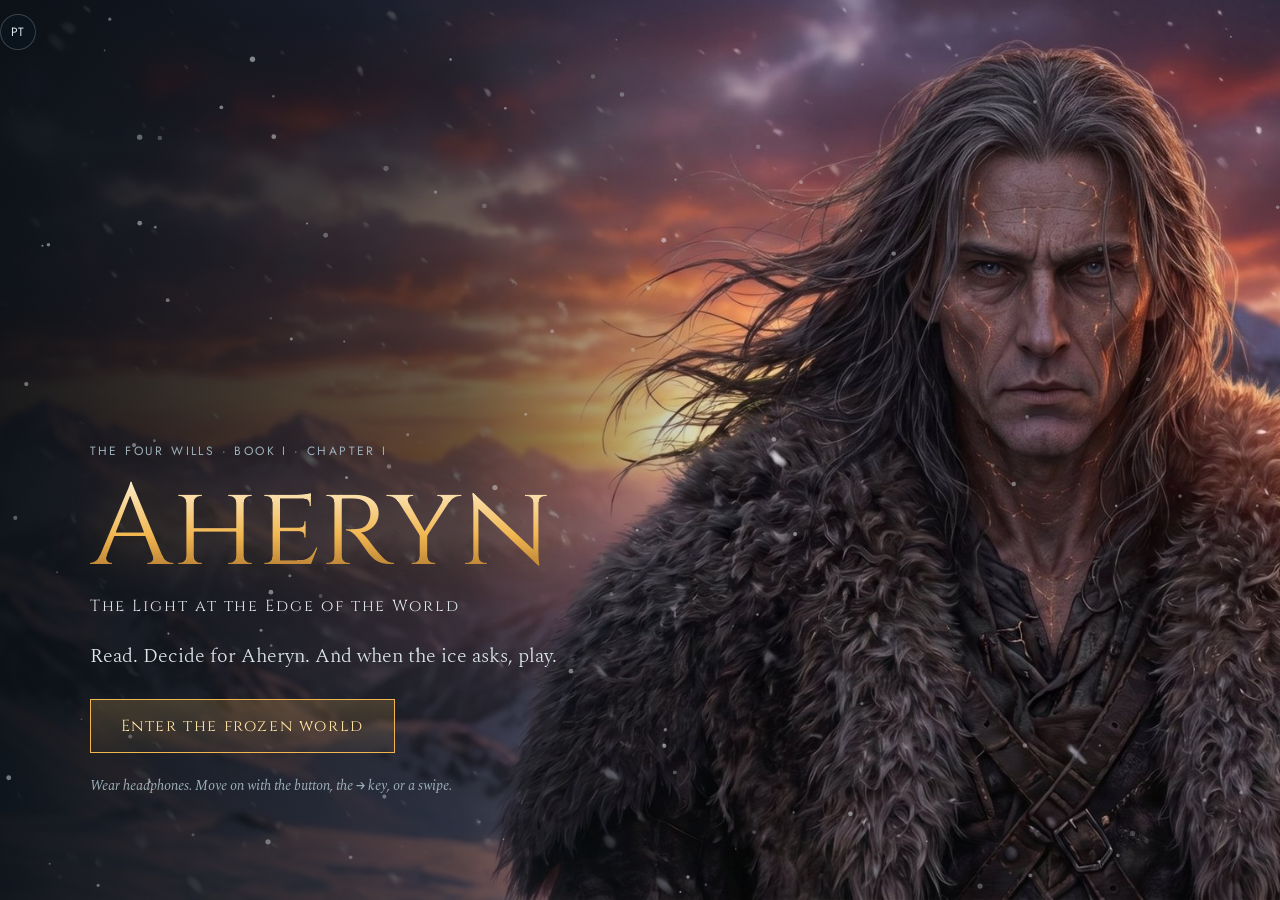
==== index.html @ 687ad807 "Capitulo I v30: placar do hino de volta" ====
<!doctype html>
<html lang="en">
<head>
<meta charset="utf-8">
<meta name="viewport" content="width=device-width, initial-scale=1, viewport-fit=cover">
<title>Aheryn, The Light at the Edge of the World · The Four Wills</title>
<meta name="description" content="Capítulo I de As Quatro Vontades como livro interativo: leia, escolha pelo Aheryn e jogue.">
<meta name="theme-color" content="#0b1720">
<meta property="og:image" content="assets/images/og-cover.jpg">
<link rel="preconnect" href="https://fonts.googleapis.com">
<link rel="preconnect" href="https://fonts.gstatic.com" crossorigin>
<link href="https://fonts.googleapis.com/css2?family=Cinzel:wght@400;500;600&family=Spectral:ital,wght@0,300;0,400;0,500;1,300;1,400&family=Jost:wght@400;500&display=swap" rel="stylesheet">
<link rel="stylesheet" href="livro.css?v=30">
<link rel="icon" href="data:image/svg+xml,<svg xmlns='http://www.w3.org/2000/svg' viewBox='0 0 100 100'><text y='.9em' font-size='90'>❄️</text></svg>">
</head>
<body data-zona="borda">

<div id="bg"></div>
<canvas id="fx" aria-hidden="true"></canvas>
<div id="veias" aria-hidden="true"></div>

<header class="top">
  <div class="tl"><span class="cap">Capítulo I</span><span id="parte">Part I</span></div>
  <div class="tr">
    <div id="luz" title="A Luz do Aheryn: sobe quando ele sente, lembra e canta; desce quando ele se cala"><span class="lbl">Luz</span><span class="bar"><i></i></span><span id="luzV">20</span></div>
    <button class="ic lang txt" aria-label="Ler em português">PT</button>
    <button id="som" class="ic" aria-label="Som"><svg viewBox="0 0 24 24"><path d="M4 9h4l5-4v14l-5-4H4z"/><path class="w" d="M16 8.5a5 5 0 0 1 0 7M18.5 6a8.5 8.5 0 0 1 0 12"/><path class="x" d="M16 9l6 6M22 9l-6 6"/></svg></button>
    <button id="menuReset" class="ic" aria-label="Recomeçar o capítulo" title="Recomeçar o capítulo"><svg viewBox="0 0 24 24"><path d="M4 12a8 8 0 1 0 2.4-5.7M4 4v4h4"/></svg></button>
  </div>
</header>

<main id="page">
  <p id="rhead"></p>
  <div id="extras"></div>
  <article id="ptext"></article>
  <div id="choices"></div>
  <nav class="nav">
    <button id="prev" class="navb">← Back</button>
    <span id="pnum">1 / 1</span>
    <button id="next" class="navb pri">Next</button>
  </nav>
</main>
<div id="prog"></div>
<div id="toasts"></div>
<div id="mg"></div>

<section id="cover">
  <div class="cvin">
    <p class="eyebrow" id="cvEye"></p>
    <h1 id="cvTitle">Aheryn</h1>
    <p id="cvSub" class="sub"></p>
    <p class="lede" id="cvLede"></p>
    <div class="cvbtns"><button id="cvCont" class="cta" hidden></button><button id="cvGo" class="cta"></button></div>
    <p class="hint" id="cvHint"></p>
    <button class="ic lang txt cvlang" aria-label="Ler em português">PT</button>
  </div>
</section>

<section id="codex" role="dialog" aria-modal="true">
  <div class="cxcard">
    <div id="cxImg"></div>
    <div class="cxbody">
      <p id="cxEye" class="eyebrow"></p><h2 id="cxTitle"></h2>
      <div id="cxText"></div>
      <div class="cxnav"><button id="cxPrev">‹</button><span id="cxPg"></span><button id="cxNext">›</button></div>
    </div>
    <button id="cxClose" class="ic" aria-label="Fechar">✕</button>
  </div>
</section>

<section id="cenaModal"><video id="cenaV" playsinline></video><button id="cenaClose" class="ic" aria-label="Fechar">✕</button></section>

<section id="resumo">
  <div class="rsin">
    <p class="eyebrow" id="rsEye"></p>
    <h2 id="rsH"></h2>
    <div class="rsluz"><span class="n" id="rsLuz">0</span><span class="l" id="rsLuzL"></span><p id="rsFrase"></p></div>
    <ul id="rsRel"></ul>
    <h3 id="rsSuas"></h3>
    <ul id="rsEsc"></ul>
    <div class="rsbtns"><a id="rsProx" class="cta" href="#">Capítulo II →</a><button id="rsReler" class="ghost"></button></div>
  </div>
</section>

<script src="content/cap01/chapter-config.js"></script>
<script src="capitulo1.js?v=30"></script>
<script src="capitulo1.en.js?v=30"></script>
<script src="livro.js?v=30"></script>
</body>
</html>
---- livro.css ----
:root {
  --night: #0b1720; --frost: #dde7eb; --mist: #9db0ba; --gold: #f1b650; --gold-hot: #ffe3a3; --turq: #6fd6cf;
  --accent: var(--gold); --luz: .2;
  --serif-d: 'Cinzel', 'Trajan Pro', Georgia, serif; --serif: 'Spectral', Georgia, serif; --sans: 'Jost', system-ui, sans-serif;
}
body[data-zona="glaciar"] { --accent: var(--turq); }
*, *::before, *::after { box-sizing: border-box; }
html, body { margin: 0; height: 100%; background: var(--night); color: var(--frost); overflow: hidden; }
body { font-family: var(--serif); -webkit-font-smoothing: antialiased; }
button { font: inherit; color: inherit; cursor: pointer; }
button:focus-visible, a:focus-visible { outline: 2px solid var(--gold-hot); outline-offset: 3px; }

/* ---------- fundo ---------- */
#bg { position: fixed; inset: 0; overflow: hidden; }
.bgl { position: absolute; inset: 0; opacity: 0; transition: opacity 1.5s ease; }
.bgl.on { opacity: 1; }
.bgl .img, .bgl video, .bgl .blur { position: absolute; inset: 0; width: 100%; height: 100%; background-size: cover; background-position: var(--foco, 50% 40%); object-fit: cover; }
.bgl .blur { inset: -30px; width: auto; height: auto; filter: blur(26px) brightness(.5); }
.bgl.retrato .img { background-size: auto 100%; background-repeat: no-repeat; background-position: 88% 0; -webkit-mask-image: linear-gradient(90deg, transparent 0, #000 22%); mask-image: linear-gradient(90deg, transparent 0, #000 22%); }
body.lado-dir .bgl.retrato .img { background-position: 12% 0; -webkit-mask-image: linear-gradient(-90deg, transparent 0, #000 22%); mask-image: linear-gradient(-90deg, transparent 0, #000 22%); }
.bgl::after { content: ''; position: absolute; inset: 0; background:
  linear-gradient(90deg, rgba(8,15,20,calc(var(--dim) + .3)) 0%, rgba(8,15,20,var(--dim)) 45%, rgba(8,15,20,calc(var(--dim) - .25)) 100%),
  radial-gradient(ellipse at 50% 120%, rgba(8,15,20,.7), transparent 60%); }
.bgl.on video { transform-origin: var(--foco, 50% 40%); }
body.lado-dir .bgl::after { background: linear-gradient(-90deg, rgba(8,15,20,calc(var(--dim) + .3)) 0%, rgba(8,15,20,var(--dim)) 45%, rgba(8,15,20,calc(var(--dim) - .25)) 100%), radial-gradient(ellipse at 50% 120%, rgba(8,15,20,.7), transparent 60%); }
body.lado-dir #page { left: auto; right: clamp(16px, 5vw, 80px); }
body.lado-dir #toasts { right: auto; left: 18px; align-items: flex-start; }
.bgl.tint-sangue::after { background: linear-gradient(90deg, rgba(30,6,6,.85), rgba(20,8,8,.55) 50%, rgba(10,8,8,.3)); }
.bgl.tint-visao .img { filter: sepia(.6) saturate(2.2) hue-rotate(-12deg) contrast(1.2); animation: visao 2.2s ease-in-out infinite alternate; }
@keyframes visao { to { filter: sepia(.2) saturate(3) hue-rotate(-20deg) contrast(1.4) brightness(1.2); } }
.kb-in .img { animation: kbin 26s ease-out forwards; }
.kb-out .img { animation: kbout 26s ease-out forwards; }
.kb-up .img { animation: kbup 26s ease-out forwards; }
.kb-down .img { animation: kbdown 26s ease-out forwards; }
@keyframes kbin { from { transform: scale(1); } to { transform: scale(1.05); } }
@keyframes kbout { from { transform: scale(1.05); } to { transform: scale(1); } }
@keyframes kbup { from { transform: scale(1.04) translateY(1.5%); } to { transform: scale(1.04) translateY(-1.5%); } }
@keyframes kbdown { from { transform: scale(1.04) translateY(-1.5%); } to { transform: scale(1.04) translateY(1.5%); } }
.bgl .img, .bgl video { transform-origin: var(--foco, 50% 40%); }

/* ---------- a Luz nas bordas ---------- */
#veias { position: fixed; inset: 0; pointer-events: none; z-index: 2;
  box-shadow: inset 0 0 calc(4vmin + var(--luz) * 16vmin) rgba(241,170,70,calc(var(--luz) * .55));
  animation: pulsa 3.6s ease-in-out infinite; }
@keyframes pulsa { 50% { opacity: .75; } }

/* ---------- topo ---------- */
.top { position: fixed; top: 0; left: 0; right: 0; z-index: 20; display: flex; justify-content: space-between; align-items: center; padding: calc(12px + env(safe-area-inset-top,0px)) 18px 10px; pointer-events: none; }
.top > * { pointer-events: auto; }
.tl { font-family: var(--sans); font-size: 12px; letter-spacing: .14em; text-transform: uppercase; color: var(--mist); display: flex; gap: 12px; }
.tl .cap { color: var(--accent); }
.ic.txt { font-family: var(--sans); font-size: 12px; letter-spacing: .08em; color: var(--frost); }
.tr { display: flex; gap: 8px; align-items: center; }
#luz { position: relative; display: flex; align-items: center; gap: 8px; padding: 6px 12px; border-radius: 20px; background: rgba(11,23,32,.55); border: 1px solid rgba(241,182,80,.3); backdrop-filter: blur(6px); font-family: var(--sans); font-size: 12px; letter-spacing: .1em; text-transform: uppercase; }
#luz .lbl { color: var(--gold); }
#luz .bar { width: 70px; height: 4px; border-radius: 2px; background: rgba(255,255,255,.1); overflow: hidden; }
#luz .bar i { display: block; height: 100%; width: calc(var(--luz) * 100%); background: linear-gradient(90deg, #8a5a1c, var(--gold), var(--gold-hot)); box-shadow: 0 0 8px var(--gold); }
#luzV { font-variant-numeric: tabular-nums; min-width: 2ch; color: var(--gold-hot); }
.luzdelta { position: absolute; right: 8px; top: 100%; font-weight: 500; animation: delta 1.6s ease-out forwards; }
.luzdelta.up { color: var(--gold-hot); } .luzdelta.down { color: #9fc4d6; }
@keyframes delta { from { opacity: 1; transform: translateY(0); } to { opacity: 0; transform: translateY(18px); } }
.ic { width: 36px; height: 36px; border-radius: 50%; display: grid; place-items: center; padding: 0; border: 1px solid rgba(221,231,235,.22); background: rgba(11,23,32,.5); backdrop-filter: blur(6px); }
.ic svg { width: 17px; height: 17px; fill: none; stroke: var(--frost); stroke-width: 1.7; stroke-linecap: round; stroke-linejoin: round; }
#som svg path:first-child { fill: var(--frost); stroke: none; }
#som .x { display: none; } #som.off .x { display: block; } #som.off .w { display: none; }
#prog { position: fixed; left: 0; right: 0; top: 0; height: 2px; z-index: 21; --p: 0; }
#prog::before { content: ''; display: block; height: 100%; width: calc(var(--p) * 100%); background: var(--accent); box-shadow: 0 0 8px var(--accent); transition: width .8s ease; }

/* ---------- página ---------- */
#page { position: fixed; z-index: 10; left: clamp(16px, 5vw, 80px); top: 70px; bottom: 24px; width: min(600px, 46vw);
  display: flex; flex-direction: column; overflow-y: auto; scrollbar-width: thin; padding: 30px 34px 18px;
  background: linear-gradient(180deg, rgba(10,19,26,.72), rgba(10,19,26,.62)); border: 1px solid rgba(221,231,235,.08); border-radius: 3px;
  backdrop-filter: blur(10px); box-shadow: 0 30px 80px rgba(0,0,0,.35); }
#page.in #ptext > p, #page.in #ptext > .dlog { animation: surge .9s ease both; }
@keyframes surge { from { opacity: 0; transform: translateY(8px); filter: blur(3px); } to { opacity: 1; transform: none; filter: none; } }
#ptext { flex: 1; }
#ptext p { font-size: clamp(17px, 1.35vw, 20px); line-height: 1.68; margin: 0 0 1.05em; color: #e6eef1; font-weight: 300; }
#ptext p.dlg { color: #f3f6f7; font-weight: 400; }
#ptext p.cap::first-letter { font-family: var(--serif-d); float: left; font-size: 3.3em; line-height: .85; padding: .06em .08em 0 0; color: var(--accent); }
#ptext p.novo { animation: surge .9s ease both; }
.gloss { background: none; border: 0; padding: 0; font: inherit; color: var(--accent); border-bottom: 1px dotted currentColor; }
.gloss:hover { color: var(--gold-hot); }
#extras { display: flex; gap: 8px; flex-wrap: wrap; margin-bottom: 14px; }
.chip { font-family: var(--sans); font-size: 12px; letter-spacing: .08em; text-transform: uppercase; padding: 7px 13px; border-radius: 18px; border: 1px solid rgba(241,182,80,.4); background: rgba(241,182,80,.08); color: var(--gold-hot); display: inline-flex; gap: 8px; align-items: center; }
.chip .eq { width: 10px; height: 10px; border-left: 2px solid currentColor; border-right: 2px solid currentColor; }
.chip.on .eq { animation: eq .5s ease-in-out infinite alternate; }
@keyframes eq { to { transform: scaleY(.3); } }

/* diálogo */
.dlog { margin: 4px 0 10px; }
.dlog p.dlg { margin: 0 0 .55em !important; }
.dlog p.eu { color: #f6e7c8 !important; }
.dlog p.ele { font-family: var(--serif-d); letter-spacing: .04em; color: #9fd8d2 !important; }
.dlog p.sil { color: var(--mist) !important; font-style: italic; }
/* letra do hino */
.letra { margin-top: 14px; border-left: 2px solid rgba(241,182,80,.35); padding-left: 16px; }
.letra p { margin: 0 0 .8em !important; animation: surge 1.2s ease both; }
.letra span { display: block; font-family: var(--serif-d); color: var(--gold-hot); font-size: 17px; letter-spacing: .03em; text-shadow: 0 0 14px rgba(241,182,80,.5); }
.letra em { color: var(--mist); font-size: 15px; }

/* escolhas */
#choices { margin: 6px 0 10px; }
#choices .eyebrow { font-family: var(--sans); font-size: 11px; letter-spacing: .18em; text-transform: uppercase; color: var(--accent); margin: 0 0 10px; }
.opt { display: flex; gap: 12px; align-items: baseline; width: 100%; text-align: left; margin: 0 0 8px; padding: 13px 16px; font-size: 17px; line-height: 1.4;
  background: rgba(255,255,255,.035); border: 1px solid rgba(241,182,80,.28); border-radius: 2px; transition: background .2s, border-color .2s, transform .2s, opacity .4s; }
.opt:hover:not(:disabled) { background: rgba(241,182,80,.12); border-color: var(--gold); transform: translateX(3px); }
.opt .k { font-family: var(--sans); font-size: 11px; color: var(--gold); border: 1px solid rgba(241,182,80,.5); border-radius: 50%; min-width: 22px; height: 22px; display: inline-grid; place-items: center; }
.opt.sil em { color: var(--mist); }
.opt:disabled { opacity: .35; }
.opt.sel { opacity: 1; border-color: var(--gold); background: rgba(241,182,80,.14); }
.opt.jogar { border-color: var(--accent); font-family: var(--serif-d); letter-spacing: .05em; }
.dica { color: var(--mist); font-size: 15px; font-style: italic; margin: 4px 0 0; }
.urgente .opt { border-color: rgba(255,140,80,.5); }
.urgente .eyebrow { color: #ffae7a !important; }
.timer { height: 3px; background: rgba(255,255,255,.08); margin-top: 6px; overflow: hidden; }
.timer i { display: block; height: 100%; background: var(--accent); transform-origin: left; animation: timer linear forwards; }
@keyframes timer { from { transform: scaleX(1); } to { transform: scaleX(0); } }
.feita { color: var(--mist); font-style: italic; font-size: 15px; margin: 0 0 12px; }

/* navegação */
.nav { display: flex; align-items: center; justify-content: space-between; gap: 10px; padding-top: 14px; margin-top: auto; border-top: 1px solid rgba(221,231,235,.08); }
#pnum { font-family: var(--sans); font-size: 12px; letter-spacing: .1em; color: var(--mist); }
.navb { background: none; border: 1px solid rgba(221,231,235,.2); padding: 10px 18px; font-family: var(--sans); font-size: 13px; letter-spacing: .1em; text-transform: uppercase; border-radius: 2px; }
.navb:disabled { opacity: .3; cursor: default; }
.navb.pri { border-color: var(--accent); color: var(--gold-hot); background: rgba(241,182,80,.08); }
.navb.pri.pulse { animation: npulse 2.4s ease-in-out infinite; }
@keyframes npulse { 50% { box-shadow: 0 0 18px rgba(241,182,80,.35); } }

/* avisos */
#toasts { position: fixed; right: 18px; top: 64px; z-index: 30; display: flex; flex-direction: column; gap: 8px; align-items: flex-end; pointer-events: none; }
.toast { max-width: 320px; padding: 10px 16px; font-style: italic; font-size: 15px; background: rgba(11,23,32,.82); border-left: 2px solid var(--gold); backdrop-filter: blur(8px); animation: tin .6s ease both; transition: opacity .8s, transform .8s; }
.toast.out { opacity: 0; transform: translateX(20px); }
@keyframes tin { from { opacity: 0; transform: translateX(24px); } }

/* ---------- capa ---------- */
#cover { position: fixed; inset: 0; z-index: 50; display: flex; align-items: flex-end; padding: 0 clamp(24px, 7vw, 110px) clamp(40px, 10vh, 110px); overflow: hidden;
  background: #0b1720; transition: opacity 1.2s, visibility 1.2s; }
#cover::before { content: ''; position: absolute; inset: -40px; background: var(--capa) center / cover; filter: blur(30px) brightness(.4); }
#cover::after { content: ''; position: absolute; top: 0; bottom: 0; right: 0; width: min(70vw, 80vh); background: var(--capa) 50% 0 / cover no-repeat;
  -webkit-mask-image: linear-gradient(90deg, transparent 0, #000 28%); mask-image: linear-gradient(90deg, transparent 0, #000 28%); }
.cvin { position: relative; z-index: 1; }
.cvlang { position: absolute; left: 0; top: calc(-100vh + 140px); }
#cover .ic.lang { position: fixed; top: calc(14px + env(safe-area-inset-top,0px)); right: 18px; z-index: 2; }
#cover.hide { opacity: 0; visibility: hidden; }
.cvin { max-width: 560px; }
.eyebrow { font-family: var(--sans); font-size: 12px; letter-spacing: .2em; text-transform: uppercase; color: var(--mist); margin: 0 0 12px; }
#cover h1 { font-family: var(--serif-d); font-weight: 400; font-size: clamp(60px, 9vw, 120px); line-height: 1; margin: 0; padding-right: .1em; display: inline-block;
  background: linear-gradient(180deg, #fff6df, var(--gold) 55%, #9a6526); -webkit-background-clip: text; background-clip: text; color: transparent; filter: drop-shadow(0 0 22px rgba(241,182,80,.3)); }
#cover .sub { font-family: var(--serif-d); letter-spacing: .12em; margin: 8px 0 24px; }
#cover .lede { font-size: 20px; line-height: 1.5; font-weight: 300; margin: 0 0 28px; }
.cvbtns { display: flex; gap: 12px; flex-wrap: wrap; }
.cta { font-family: var(--serif-d); font-size: 16px; letter-spacing: .1em; padding: 15px 30px; border: 1px solid var(--gold); color: var(--gold-hot); background: linear-gradient(180deg, rgba(241,182,80,.2), rgba(241,182,80,.05)); text-decoration: none; display: inline-block; }
.cta:hover { background: rgba(241,182,80,.35); color: #fff; }
.ghost { background: none; border: 0; color: var(--mist); font-style: italic; text-decoration: underline; text-underline-offset: 4px; padding: 12px 6px; }
.hint { color: var(--mist); font-size: 14px; margin-top: 22px; font-style: italic; }

/* ---------- codex ---------- */
#codex, #cenaModal, #resumo { position: fixed; inset: 0; z-index: 60; display: none; }
#codex.show, #cenaModal.show, #resumo.show { display: flex; }
#codex { align-items: center; justify-content: center; background: rgba(5,10,14,.75); backdrop-filter: blur(6px); padding: 20px; }
.cxcard { position: relative; width: min(920px, 100%); max-height: 88vh; display: grid; grid-template-columns: 1fr 1.1fr; background: #0e1b24; border: 1px solid rgba(241,182,80,.25); overflow: hidden; animation: tin .4s ease; }
#cxImg { background-size: cover; background-position: center; min-height: 320px; }
.cxbody { padding: 30px; overflow-y: auto; }
.cxbody h2 { font-family: var(--serif-d); font-weight: 400; color: var(--gold-hot); margin: 0 0 14px; font-size: 30px; }
#cxText p { font-size: 17px; line-height: 1.6; font-weight: 300; }
.cxnav { display: flex; align-items: center; gap: 12px; color: var(--mist); font-family: var(--sans); font-size: 12px; }
.cxnav button { background: none; border: 1px solid rgba(221,231,235,.2); width: 34px; height: 34px; }
.cxnav button:disabled { opacity: .3; }
#cxClose, #cenaClose { position: absolute; right: 12px; top: 12px; }
#cenaModal { background: #000; align-items: center; justify-content: center; }
#cenaModal video { width: 100%; height: 100%; object-fit: contain; }

/* ---------- resumo ---------- */
#resumo { background: radial-gradient(ellipse at 30% 20%, rgba(241,182,80,calc(var(--luz) * .18)), transparent 60%), rgba(6,12,16,.94); overflow-y: auto; padding: 60px clamp(20px, 8vw, 120px); }
.rsin { max-width: 760px; margin: auto; animation: surge 1.2s ease both; }
#resumo h2 { font-family: var(--serif-d); font-weight: 400; font-size: clamp(28px, 4vw, 44px); margin: 0 0 24px; color: var(--gold-hot); }
#resumo h3 { font-family: var(--sans); font-size: 12px; letter-spacing: .2em; text-transform: uppercase; color: var(--mist); margin: 30px 0 10px; }
.rsluz { display: grid; grid-template-columns: auto 1fr; column-gap: 18px; align-items: center; }
.rsluz .n { font-family: var(--serif-d); font-size: 64px; color: var(--gold); line-height: 1; grid-row: span 2; text-shadow: 0 0 30px rgba(241,182,80,.5); }
.rsluz .l { font-family: var(--sans); font-size: 12px; letter-spacing: .2em; text-transform: uppercase; color: var(--mist); }
.rsluz p { margin: 4px 0 0; font-size: 18px; font-style: italic; }
#rsRel { list-style: none; padding: 0; margin: 20px 0 0; }
#rsRel li { padding: 8px 0; border-top: 1px solid rgba(221,231,235,.08); font-size: 17px; }
#rsEsc { list-style: none; padding: 0; margin: 0; }
#rsEsc li { display: grid; gap: 4px; padding: 12px 0; border-top: 1px solid rgba(221,231,235,.08); }
#rsEsc .q { font-family: var(--sans); font-size: 12px; letter-spacing: .12em; text-transform: uppercase; color: var(--accent); }
#rsEsc .a { font-size: 18px; }
#rsEsc .pct { position: relative; height: 22px; background: rgba(255,255,255,.04); margin-top: 4px; }
#rsEsc .pct i { position: absolute; inset: 0 auto 0 0; background: rgba(241,182,80,.25); }
#rsEsc .pct b { position: relative; font-weight: 400; font-size: 13px; padding: 0 8px; line-height: 22px; color: var(--frost); }
.rsbtns { display: flex; gap: 14px; flex-wrap: wrap; align-items: center; margin-top: 34px; }

/* ---------- minijogos ---------- */
#mg { position: fixed; inset: 0; z-index: 55; display: none; }
#mg.show { display: block; }
#mg .mgt { font-family: var(--serif-d); font-size: clamp(22px, 3vw, 32px); color: var(--gold-hot); text-align: center; margin: 0 0 18px; }
#mg .mgsub { text-align: center; color: var(--frost); font-style: italic; font-size: 18px; min-height: 1.4em; }
/* passo: primeira pessoa no túnel */
#mg.passo { background: #04090c; overflow: hidden; }
.tunel { position: absolute; inset: 0; background: url("assets/images/codex-glaciar-oco.webp") center / cover; }
.tunel.bump { animation: bump .28s ease; }
.tunel.slip { animation: slip2 .4s ease; }
@keyframes bump { 35% { transform: translateY(6px) scale(1.01); } }
@keyframes slip2 { 30% { transform: rotate(-2.5deg) translateX(-10px); } }
.nuukbg { position: absolute; left: 50%; bottom: 8%; width: min(42vw, 520px); aspect-ratio: 1400 / 933; transform-origin: 50% 100%;
  background: url("assets/images/codex-aug.webp") 62% 20% / cover; -webkit-mask-image: radial-gradient(ellipse 45% 55% at 58% 45%, #000 45%, transparent 75%); mask-image: radial-gradient(ellipse 45% 55% at 58% 45%, #000 45%, transparent 75%); }
.nevoa { position: absolute; inset: 0; background: radial-gradient(ellipse at 50% 55%, rgba(170,220,225,.55), rgba(20,50,60,.2) 60%, rgba(4,9,12,.85)); pointer-events: none; }
.pegadas { position: absolute; inset: 0; }
.peg { position: absolute; width: clamp(64px, 9vw, 96px); height: clamp(90px, 13vw, 132px); transform: translate(-50%, -50%) scale(.6); padding: 0; border: 0; background: none; animation: pegIn .25s ease forwards; touch-action: none; }
.peg i { position: absolute; inset: 0; border-radius: 45% 45% 40% 40%; background: radial-gradient(ellipse at 50% 60%, rgba(10,30,40,.75), rgba(10,30,40,.3) 60%, transparent 72%); box-shadow: 0 0 0 2px rgba(111,214,207,.8), 0 0 24px rgba(111,214,207,.6); }
.peg.R i { transform: scaleX(-1); }
.peg.ok { animation: pegOk .3s ease forwards; } .peg.perdeu { animation: pegOut .4s ease forwards; }
@keyframes pegIn { to { transform: translate(-50%, -50%) scale(1); } }
@keyframes pegOk { to { transform: translate(-50%, -50%) scale(1.3); opacity: 0; filter: brightness(2); } }
@keyframes pegOut { to { transform: translate(-50%, -40%) scale(.8); opacity: 0; } }
.phud { position: absolute; left: 0; right: 0; top: 60px; text-align: center; pointer-events: none; }
.dist { width: min(320px, 60vw); height: 4px; margin: 0 auto 10px; background: rgba(255,255,255,.1); }
.dist i { display: block; height: 100%; width: 60%; background: var(--turq); box-shadow: 0 0 10px var(--turq); transition: width .2s; }
/* pedra */
#mg.pedra { background: radial-gradient(ellipse at center, rgba(40,10,8,.55), rgba(5,4,4,.92)); overflow: hidden; }
#mg.pedra.tremor { animation: trem .12s linear 10; }
@keyframes trem { 25% { transform: translate(3px, -2px); } 75% { transform: translate(-3px, 2px); } }
.rocha { position: absolute; left: 50%; top: 42%; width: 60px; height: 52px; margin: -26px 0 0 -30px; border-radius: 46% 54% 40% 60% / 55% 45% 55% 45%;
  background: radial-gradient(circle at 35% 30%, #8a8f94, #3a3d40 60%, #1a1b1d); box-shadow: 0 0 40px rgba(0,0,0,.8); transform: scale(.05); opacity: 0; }
.rocha.voa { animation: voa 1.45s cubic-bezier(.55,0,.9,.5) forwards; }
@keyframes voa { 0% { transform: scale(.05) rotate(0); opacity: 1; filter: blur(0); } 100% { transform: scale(22) rotate(160deg); opacity: 1; filter: blur(2px); } }
#mg.pedra.ok .rocha { animation-play-state: paused; opacity: .0; transition: opacity .3s; }
#mg.pedra.goL { animation: gol .5s ease forwards; } #mg.pedra.goR { animation: gor .5s ease forwards; }
@keyframes gol { to { transform: translateX(8vw) rotate(4deg); } } @keyframes gor { to { transform: translateX(-8vw) rotate(-4deg); } }
#mg.pedra.hit { animation: hit .6s ease; background: #3a0d08; }
@keyframes hit { 0% { filter: brightness(3); } 100% { filter: none; } }
.lado { position: absolute; top: 0; bottom: 0; width: 50%; }
.lado.l { left: 0; } .lado.r { right: 0; }
.lado.alvo { background: linear-gradient(90deg, rgba(241,182,80,.14), transparent); }
.lado.r.alvo { background: linear-gradient(-90deg, rgba(241,182,80,.14), transparent); }
.seta { position: absolute; top: 30%; left: 50%; transform: translate(-50%, -50%) scale(.6); font-size: clamp(90px, 16vw, 200px); color: var(--gold-hot); opacity: 0; margin: 0; text-shadow: 0 0 30px var(--gold); pointer-events: none; }
.seta.show { opacity: 1; transform: translate(-50%, -50%) scale(1); transition: all .12s ease-out; }
#mg.pedra .mgsub { position: absolute; bottom: 12vh; left: 0; right: 0; }
/* goles */
#mg.goles { background: radial-gradient(ellipse at 50% 60%, rgba(40,26,10,.55), rgba(5,8,10,.93)); display: flex; flex-direction: column; padding: 70px 20px 30px; }
#mg.goles.bebe { animation: bebe .8s ease; }
@keyframes bebe { 40% { filter: blur(3px) brightness(.7); transform: scale(1.01); } }
.campo { position: relative; flex: 1; }
.pens { position: absolute; transform: translate(-50%, -50%); max-width: 240px; padding: 10px 14px; font-family: var(--serif); font-style: italic; font-size: clamp(15px, 1.6vw, 19px); text-align: center; color: #fff5dd;
  background: rgba(241,182,80,calc(.05 + var(--b, .3) * .12)); border: 1px solid rgba(241,182,80,calc(.2 + var(--b, .3) * .6)); border-radius: 30px;
  text-shadow: 0 0 calc(var(--b, .3) * 18px) rgba(255,190,90,.9); box-shadow: 0 0 calc(var(--b, .3) * 30px) rgba(241,170,70,.45); transition: opacity .8s, filter .8s; }
.pens.resiste { animation: resiste .5s ease; }
@keyframes resiste { 25% { transform: translate(-54%, -50%); } 75% { transform: translate(-46%, -50%); } }
.pens.afoga { opacity: 0; filter: blur(8px); pointer-events: none; }
.pens.funde { transition: left 1s ease, top 1s ease, opacity 1.2s ease 1s, transform 1s ease; opacity: 0; transform: translate(-50%, -50%) scale(.6); }
.parar { position: absolute; left: 50%; bottom: 28px; transform: translateX(-50%); font-family: var(--serif-d); letter-spacing: .08em; padding: 12px 26px; border: 1px solid var(--gold); background: rgba(241,182,80,.1); color: var(--gold-hot); }
.parar:disabled { opacity: .3; }
#ptext p.guardados { font-size: 15px; color: var(--gold-hot); font-style: italic; border-left: 2px solid rgba(241,182,80,.4); padding-left: 12px; }
#ptext p.guardados span { color: var(--mist); font-style: normal; font-family: var(--sans); font-size: 12px; letter-spacing: .1em; text-transform: uppercase; }
.titulo { position: absolute; left: 50%; top: 45%; transform: translate(-50%, -50%); font-family: var(--serif-d); font-size: clamp(34px, 6vw, 64px); color: var(--gold-hot); text-shadow: 0 0 40px var(--gold); animation: surge 2s ease both; }
.garrafa { position: absolute; right: 26px; bottom: 26px; width: 34px; height: 60px; border: 1px solid rgba(221,231,235,.3); border-radius: 8px 8px 12px 12px; opacity: .6; }
.garrafa i { position: absolute; left: 3px; right: 3px; bottom: 3px; height: 60%; background: rgba(200,220,230,.3); border-radius: 0 0 9px 9px; }
/* jogo */
#mg.jogo { background: #000; }
#mg.jogo iframe { width: 100%; height: 100%; border: 0; display: block; }

/* ---------- celular ---------- */
@media (max-width: 820px), (orientation: portrait) {
  body.lado-dir #page, #page { left: 0; right: 0; width: auto; top: auto; bottom: 0; max-height: 60vh; padding: 20px 20px calc(14px + env(safe-area-inset-bottom,0px)); border-radius: 14px 14px 0 0; border-width: 1px 0 0; }
  #ptext p { font-size: 17px; line-height: 1.6; }
  .bgl::after, body.lado-dir .bgl::after { background: linear-gradient(180deg, rgba(8,15,20,.1), rgba(8,15,20,calc(var(--dim) - .1)) 35%, rgba(8,15,20,.9)); }
  .bgl .img, .bgl video { bottom: 38vh; height: auto; }
  .bgl.retrato .img { background-size: cover; background-position: var(--foco); -webkit-mask-image: none; mask-image: none; }
  #cover::after { width: 100vw; height: 62vh; bottom: auto; -webkit-mask-image: linear-gradient(180deg, #000 60%, transparent); mask-image: linear-gradient(180deg, #000 60%, transparent); }
  .tl { font-size: 10px; } #luz .bar { width: 44px; }
  .cxcard { grid-template-columns: 1fr; } #cxImg { min-height: 180px; }
  #toasts { left: 12px; right: 12px; align-items: stretch; }
  .pes button { width: 44vw; max-width: 170px; }
}
@media (max-height: 480px) and (orientation: landscape) {
  #page { left: auto; right: 0; top: 56px; bottom: 0; width: 56vw; max-height: none; border-radius: 0; }
}
@media (prefers-reduced-motion: reduce) { .bgl .img { animation: none !important; } #veias { animation: none; } }
[hidden] { display: none !important; }


/* =================== v3: diagramação de livro, clima, cartões, minijogos =================== */
#fx { position: fixed; inset: 0; width: 100vw; height: 100vh; z-index: 1; pointer-events: none; }
/* página como folha de livro */
#page { padding: 26px 52px 16px; width: min(640px, 47vw); background: linear-gradient(180deg, rgba(9,17,23,.86), rgba(9,17,23,.78)); border: 0; border-left: 1px solid rgba(241,182,80,.14); border-right: 1px solid rgba(241,182,80,.14); }
#rhead { font-family: var(--serif-d); font-size: 11px; letter-spacing: .22em; text-transform: uppercase; color: var(--mist); text-align: center; margin: 0 0 22px; display: flex; align-items: center; gap: 14px; }
#rhead::before, #rhead::after { content: ''; flex: 1; height: 1px; background: linear-gradient(90deg, transparent, rgba(241,182,80,.35), transparent); }
#ptext { max-width: 34em; margin: 0 auto; width: 100%; }
#ptext > p { text-align: justify; hyphens: auto; -webkit-hyphens: auto; margin: 0 !important; font-size: clamp(17px, 1.3vw, 19.5px); line-height: 1.66; }
#ptext > p + p { text-indent: 1.6em; }
#ptext > p.cap { text-indent: 0; }
#ptext p.cap::first-letter { font-size: 3.6em; line-height: .82; padding: .07em .1em 0 0; text-shadow: 0 0 calc(var(--luz) * 24px) rgba(241,182,80,.8); }
#ptext > p.dlg { text-indent: 1.6em; }
#ptext > p.novo:not(.guardados) { margin-top: 0 !important; }
#ptext > p.novo:first-of-type { }
.nav { border-top: 0; padding-top: 18px; }
#pnum { font-family: var(--serif-d); font-size: 13px; letter-spacing: .1em; color: var(--mist); }
#pnum::before { content: '— '; } #pnum::after { content: ' —'; }
.navb { border-color: transparent; background: none; color: var(--mist); }
.navb:hover:not(:disabled) { color: var(--frost); }
.navb.pri { border: 1px solid rgba(241,182,80,.6); color: var(--gold-hot); }
#choices { max-width: 34em; margin: 18px auto 6px; width: 100%; }
.dlog { margin-top: 10px; }
.letra { margin-top: 18px; }
/* cartão de abertura de parte */
#page.cartao { justify-content: center; text-align: center; background: linear-gradient(180deg, rgba(9,17,23,.55), rgba(9,17,23,.72)); }
#page.cartao #rhead, #page.cartao #extras { visibility: hidden; }
.ct { padding: 6vh 0 2vh; }
.ct-num { font-family: var(--serif-d); font-size: 14px; letter-spacing: .4em; text-transform: uppercase; color: var(--accent); margin: 0 0 14px !important; text-indent: 0 !important; text-align: center !important; }
.ct-nome { font-family: var(--serif-d); font-weight: 400; font-size: clamp(34px, 3.8vw, 54px); line-height: 1.1; margin: 0; color: var(--gold-hot); text-shadow: 0 0 30px rgba(241,182,80,.25); }
.ct-orn { display: block; color: var(--accent); margin: 26px 0 22px; font-size: 14px; letter-spacing: 1em; }
.ct-epi { margin: 0 auto; max-width: 26em; }
.ct-epi p { font-style: italic; font-size: 19px; line-height: 1.55; color: var(--frost); text-align: center !important; text-indent: 0 !important; margin: 0 0 12px !important; }
.ct-epi cite { font-family: var(--sans); font-style: normal; font-size: 12px; letter-spacing: .12em; text-transform: uppercase; color: var(--mist); }
.ct-epi cite::before { content: '— '; }
/* fundo deslocado (assunto central empurrado para o lado livre) e imagem "apagada" */
.bgl.desloca .img { left: var(--dx); right: calc(var(--dx) * -1); width: auto; }
body.lado-dir .bgl.desloca .img { left: calc(var(--dx)); right: calc(var(--dx) * -1); }
.bgl.desloca .blur { inset: -30px; }
.bgl.apagada .img { filter: saturate(.35) brightness(.72); }
/* codex: tamanho fixo, a imagem não encolhe entre páginas */
.cxcard { height: min(640px, 86vh); grid-template-rows: 100%; }
#cxImg { min-height: 0; height: 100%; }
.cxbody { display: flex; flex-direction: column; min-height: 0; }
#cxText { flex: 1; overflow-y: auto; padding-right: 6px; }
#cxText p { text-align: justify; hyphens: auto; }
.cxnav { padding-top: 12px; }
/* passo: vídeo do túnel + Nuuk recortado */
#mg.passo .tunel { background: #031015; }
#mg.passo .tv { position: absolute; inset: 0; width: 100%; height: 100%; object-fit: cover; }
#mg.passo .nuukc { position: absolute; left: 50%; bottom: 4%; width: min(78vw, 1100px); aspect-ratio: 16 / 9; transform-origin: 50% 100%; pointer-events: none; }
#mg.passo .nuukbg { display: none; }
/* pedra: vídeo com câmera que desvia */
#mg.pedra { background: #000; }
#mg.pedra .cam { position: absolute; inset: -6%; transition: transform .45s cubic-bezier(.2,.8,.3,1); }
#mg.pedra .pv { width: 100%; height: 100%; object-fit: cover; }
#mg.pedra .cam.goL { transform: translateX(22vw) rotate(5deg) scale(1.05); }
#mg.pedra .cam.goR { transform: translateX(-22vw) rotate(-5deg) scale(1.05); }
#mg.pedra .rocha { display: none; }
#mg.pedra.hit::after { content: ''; position: absolute; inset: 0; background: rgba(160,20,10,.45); animation: flash .8s ease forwards; }
@keyframes flash { from { opacity: 1; } to { opacity: 0; } }
@media (max-width: 820px), (orientation: portrait) {
  #page, body.lado-dir #page { padding: 16px 20px calc(10px + env(safe-area-inset-bottom,0px)); width: auto; border-left: 0; border-right: 0; }
  #rhead { margin-bottom: 12px; font-size: 10px; }
  #ptext > p { font-size: 16.5px; line-height: 1.6; }
  .bgl.desloca .img { left: 0; right: 0; }
  .cxcard { height: 88vh; grid-template-rows: 30% 70%; }
  .ct { padding: 2vh 0; }
}
#mg.passo .phud { top: 0; padding: 56px 0 30px; background: linear-gradient(180deg, rgba(3,10,14,.8), transparent); }
#mg.passo .peg i { background: radial-gradient(ellipse at 50% 60%, rgba(8,20,26,.8), rgba(8,20,26,.55) 60%, transparent 74%); box-shadow: 0 0 0 3px rgba(255,214,140,.95), 0 0 26px rgba(255,190,90,.8); }
#mg.passo .nevoa { background: radial-gradient(ellipse at 50% 55%, rgba(200,240,245,.35), rgba(20,50,60,.25) 60%, rgba(3,10,14,.8)); }
@media (max-width: 480px) { .tl #parte { display: none; } .tl { gap: 6px; } }

/* capa: imagem inteira, Aheryn no terço direito, neve caindo por cima */
#cover::after { width: 100vw; left: 0; background: var(--capa) 68% 30% / cover no-repeat; -webkit-mask-image: none; mask-image: none; }
#cover::before { display: none; }
#cover { background: linear-gradient(90deg, rgba(8,15,20,.9) 0%, rgba(8,15,20,.55) 38%, rgba(8,15,20,0) 62%); }
#cover > .cvin { z-index: 2; }
#cover::after { z-index: -1; }
body.na-capa #fx { z-index: 51; }
/* cinemática da pedra */
#mg.cine .brilho { position: absolute; inset: 0; pointer-events: none; opacity: 0; background: radial-gradient(circle at 50% 45%, rgba(255,210,120,.85), rgba(241,160,60,.25) 30%, transparent 60%); mix-blend-mode: screen; }
#mg.cine.para .brilho { animation: parapedra 2.2s ease forwards; }
#mg.cine.para .cam { animation: tremepedra .12s linear 12; }
@keyframes parapedra { 15% { opacity: 1; } 70% { opacity: .75; } 100% { opacity: 0; } }
@keyframes tremepedra { 50% { transform: translate(2px, -2px); } }
#mg.cine.sai { opacity: 0; transition: opacity .5s; }
@media (max-width: 820px), (orientation: portrait) { #cover::after { height: 100vh; background-position: 72% 20%; } #cover { background: linear-gradient(0deg, rgba(8,15,20,.95) 0%, rgba(8,15,20,.6) 45%, rgba(8,15,20,0) 70%); } }
#cover { background: #0b1720; }
#cover::before { display: block; content: ''; position: absolute; inset: 0; z-index: 0; filter: none; background: linear-gradient(90deg, rgba(8,15,20,.92) 0%, rgba(8,15,20,.6) 36%, rgba(8,15,20,0) 60%); }
@media (max-width: 820px), (orientation: portrait) { #cover::before { background: linear-gradient(0deg, rgba(8,15,20,.96) 0%, rgba(8,15,20,.65) 45%, rgba(8,15,20,0) 72%); } }

/* ---------- decidir → revela → tensão (magia proibida) ---------- */
.opt.decidir { text-align: center; justify-content: center; border-color: rgba(255,140,80,.55); color: #ffcf9e; font-family: var(--serif-d); letter-spacing: .08em; animation: respira 2.6s ease-in-out infinite; }
@keyframes respira { 50% { box-shadow: 0 0 22px rgba(255,140,80,.22); border-color: rgba(255,170,110,.85); } }
#choices.sobPressao { animation: tensopulso 1.05s ease-in-out infinite; }
#choices.sobPressao .opt:not(.decidir) { border-color: rgba(255,120,70,.5); }
@keyframes tensopulso { 0%,100% { filter: brightness(1); } 50% { filter: brightness(1.14); } }
#choices.sobPressao::after { content: ''; }
.tenso { height: 3px; margin-top: 4px; background: rgba(255,255,255,.08); overflow: hidden; }
.tenso::before { content: ''; display: block; height: 100%; width: 100%; transform-origin: left; background: linear-gradient(90deg, #ffcf9e, #ff7a3a); animation: esvazia 5.3s linear forwards; }
@keyframes esvazia { from { transform: scaleX(1); } to { transform: scaleX(0); } }

/* ---------- a Luz muda a interface ---------- */
.chip.destaque { border-color: var(--gold); background: rgba(241,182,80,.16); animation: respira 2.6s ease-in-out infinite; }
body.luz-baixa .bgl .img, body.luz-baixa .bgl video { filter: saturate(.72) brightness(.92); transition: filter 2s; }
body.luz-baixa #page { border-left-color: rgba(221,231,235,.06); border-right-color: rgba(221,231,235,.06); }
body.luz-baixa .gloss { color: #b9c9d0; }
body.luz-baixa #rhead::before, body.luz-baixa #rhead::after { background: linear-gradient(90deg, transparent, rgba(221,231,235,.15), transparent); }
body.luz-alta #page { border-left-color: rgba(241,182,80,.35); border-right-color: rgba(241,182,80,.35); animation: paginaLuz 4s ease-in-out infinite; }
@keyframes paginaLuz { 50% { box-shadow: 0 30px 80px rgba(0,0,0,.35), 0 0 40px rgba(241,170,70,.12); } }
body.luz-alta .gloss { text-shadow: 0 0 10px rgba(241,182,80,.6); }
body.luz-alta #rhead { color: #d8c49a; }
body.luz-alta .bgl .img, body.luz-alta .bgl video { filter: saturate(1.08) brightness(1.04); transition: filter 2s; }
body .bgl.apagada .img { filter: saturate(.35) brightness(.72) !important; }

/* o "…" que aparece quando o leitor espera */
.quieto { display: block; margin: 14px 0 0 1.6em; background: none; border: 0; padding: 2px 10px; font-family: var(--serif); font-size: 26px; letter-spacing: .2em; color: var(--mist); opacity: 0; animation: quietoIn 1.2s ease forwards, quietoPulse 3s ease-in-out 1.2s infinite; cursor: pointer; }
.quieto:hover { color: var(--gold-hot); }
@keyframes quietoIn { to { opacity: .75; } }
@keyframes quietoPulse { 50% { opacity: .35; } }
#ptext > p.dlg.eu { color: #f6e7c8; }
#ptext > p.dlg.ele { color: #9fd8d2; font-family: var(--serif-d); letter-spacing: .04em; }

/* =================== cabana: point-and-click =================== */
#mg.explorar { background: #05090c; display: flex; flex-direction: column; align-items: stretch; }
#mg.explorar .ex-rolo { flex: 1 1 auto; min-height: 0; display: flex; align-items: center; justify-content: center; overflow: hidden; padding-top: calc(54px + env(safe-area-inset-top, 0px)); }
#mg.explorar .ex-caixa { position: relative; flex: 0 0 auto; width: min(100vw, calc((100vh - 215px) * var(--r))); aspect-ratio: var(--r); background-size: cover; background-position: center; box-shadow: 0 0 80px rgba(0,0,0,.6); }
#mg.explorar .ex-instr { position: absolute; top: calc(14px + env(safe-area-inset-top, 0px)); left: 50%; transform: translateX(-50%); margin: 0; padding: 7px 16px; border: 1px solid rgba(241,182,80,.35); background: rgba(8,15,20,.72); font-family: var(--sans); font-size: 12px; letter-spacing: .14em; text-transform: uppercase; color: var(--gold-hot); white-space: nowrap; }
#mg.explorar .ex-instr:empty { display: none; }
#mg.explorar .ex-texto { flex: 0 0 auto; width: min(820px, 92vw); margin: 0 auto; padding: 14px 0 calc(18px + env(safe-area-inset-bottom, 0px)); display: flex; gap: 20px; align-items: flex-end; min-height: 150px; }
#mg.explorar .ex-corpo { flex: 1; max-height: 26vh; overflow-y: auto; }
#mg.explorar .ex-corpo p { margin: 0 0 8px; font-family: var(--serif); font-size: clamp(16px, 1.25vw, 18.5px); line-height: 1.6; color: var(--frost); }
#mg.explorar .ex-corpo.novo p { animation: surge .6s ease both; }
#mg.explorar .ex-acoes .cta { white-space: nowrap; }
.ex-pt { position: absolute; padding: 0; margin: 0; border: 0; background: none; cursor: pointer; }
.ex-pt i { position: absolute; left: 50%; top: 50%; width: 20px; height: 20px; margin: -10px 0 0 -10px; border-radius: 50%; border: 1.5px solid rgba(241,182,80,.95); box-shadow: 0 0 14px rgba(241,182,80,.7), inset 0 0 8px rgba(241,182,80,.4); animation: exPulso 2.4s ease-in-out infinite; }
.ex-pt span { position: absolute; left: 50%; top: calc(50% + 16px); transform: translateX(-50%); white-space: nowrap; font-family: var(--sans); font-size: 11px; letter-spacing: .12em; text-transform: uppercase; color: #f6e7c8; background: rgba(8,15,20,.78); padding: 3px 8px; opacity: 0; transition: opacity .25s; pointer-events: none; }
.ex-pt:hover span, .ex-pt:focus-visible span { opacity: 1; }
.ex-pt.visto i { border-color: rgba(221,231,235,.35); box-shadow: none; animation: none; opacity: .55; }
.ex-pt.oculto i, .ex-pt.oculto span { display: none; }
.ex-pt.gema i { border-color: rgba(176,150,255,.95); box-shadow: 0 0 16px rgba(150,120,255,.85); }
@keyframes exPulso { 50% { transform: scale(1.25); opacity: .65; } }
.ex-modal { position: absolute; inset: 0; z-index: 5; display: flex; align-items: center; justify-content: center; gap: 34px; padding: 6vh 5vw; background: rgba(4,8,11,.86); opacity: 0; transition: opacity .35s; }
.ex-modal.on { opacity: 1; }
.ex-modal .dz { flex: 0 0 auto; width: min(46vw, 640px); aspect-ratio: 1672 / 941; background-size: cover; background-position: center; box-shadow: 0 20px 60px rgba(0,0,0,.6); transition: background-image .3s; }
.ex-modal .pz { flex: 0 0 auto; width: min(36vw, 440px); aspect-ratio: 1; object-fit: cover; border-radius: 50%; box-shadow: 0 0 60px rgba(120,100,220,.25); }
.ex-modal .dz-texto { width: min(440px, 88vw); max-height: 80vh; overflow-y: auto; }
.ex-modal .dz-texto h3 { font-family: var(--serif-d); font-weight: 400; font-size: 22px; color: var(--gold-hot); margin: 0 0 14px; letter-spacing: .03em; }
.ex-modal .dz-texto p { font-family: var(--serif); font-size: 17.5px; line-height: 1.65; color: var(--frost); margin: 0 0 12px; }
.ex-modal .dz-img { display: block; width: 100%; max-height: 34vh; object-fit: cover; margin: 0 0 14px; opacity: .92; }
.ex-modal .dz-lista { list-style: none; padding: 0; margin: 0 0 14px; }
.ex-modal .dz-lista button { width: 100%; text-align: left; background: none; border: 0; border-bottom: 1px solid rgba(241,182,80,.18); color: var(--frost); font-family: var(--serif); font-size: 17px; padding: 12px 4px; cursor: pointer; }
.ex-modal .dz-lista button:hover { color: var(--gold-hot); }
.ex-modal .dz-acoes { display: flex; gap: 12px; flex-wrap: wrap; margin-top: 16px; }
.ex-modal .dz-razoes { display: flex; flex-direction: column; gap: 8px; }
/* o olho de Gelunah */
#mg.olho { background: #000; opacity: 0; transition: opacity .9s; }
#mg.olho.on { opacity: 1; }
#mg.olho video { width: 100%; height: 100%; object-fit: cover; }
@media (max-width: 820px), (orientation: portrait) {
  #mg.explorar .ex-rolo { justify-content: flex-start; overflow-x: auto; overflow-y: hidden; -webkit-overflow-scrolling: touch; }
  #mg.explorar .ex-caixa { height: 54vh; width: auto; }
  #mg.explorar .ex-texto { flex-direction: column; align-items: stretch; gap: 10px; min-height: 0; }
  #mg.explorar .ex-corpo { max-height: 22vh; }
  .ex-pt i { width: 26px; height: 26px; margin: -13px 0 0 -13px; }
  .ex-modal { flex-direction: column; gap: 16px; padding: calc(60px + env(safe-area-inset-top,0px)) 6vw 24px; justify-content: flex-start; overflow-y: auto; }
  .ex-modal .dz { width: 88vw; }
  .ex-modal .pz { width: 52vw; }
}

#mg.explorar .ex-acoes { display: flex; flex-direction: column; align-items: flex-end; gap: 8px; max-width: 300px; }
#mg.explorar .ex-fecho { margin: 0; font-family: var(--serif); font-style: italic; font-size: 15px; line-height: 1.5; color: var(--gold-hot); text-align: right; }
@media (max-width: 820px), (orientation: portrait) { #mg.explorar .ex-acoes { align-items: stretch; max-width: none; } #mg.explorar .ex-fecho { text-align: left; } }

.ex-deslize { position: absolute; left: 50%; top: calc(54px + 54vh - 34px + env(safe-area-inset-top,0px)); transform: translateX(-50%); margin: 0; padding: 6px 14px; background: rgba(8,15,20,.78); border: 1px solid rgba(241,182,80,.3); font-family: var(--sans); font-size: 11px; letter-spacing: .12em; text-transform: uppercase; color: var(--gold-hot); white-space: nowrap; pointer-events: none; transition: opacity .6s; animation: npulse 2.4s ease-in-out infinite; }
.ex-deslize.some { opacity: 0; }

/* ====================================================================
   v19 · plano de profissionalização (Cap. I)
   ==================================================================== */
/* --- a Luz como protagonista: veias que crescem com ela --- */
#veias svg { position: absolute; inset: 0; width: 100%; height: 100%; overflow: visible;
  filter: drop-shadow(0 0 3px rgba(255,200,110,.9)) drop-shadow(0 0 10px rgba(241,160,60,.55)); }
#veias path { fill: none; stroke: #ffd48a; stroke-linecap: round; stroke-linejoin: round;
  stroke-dasharray: 1 1; }
#veias path.v0 { stroke-width: 2; --r: min(1, .12 + var(--luz) * 1.1); }
#veias path.v1 { stroke-width: 1.3; --r: clamp(0, (var(--luz) - .3) * 1.8, 1); }
#veias path.v2 { stroke-width: .8; --r: clamp(0, (var(--luz) - .55) * 2.4, 1); }
#veias path { stroke-dashoffset: calc(1 - var(--r)); opacity: calc(min(1, var(--r) * 6) * (.25 + var(--luz) * .75)); }
body.luz-sobe #veias { animation: veiaSobe 1.6s ease-out; }
body.luz-desce #veias { animation: veiaDesce 1.6s ease-out; }
@keyframes veiaSobe { 0% { filter: brightness(1); } 18% { filter: brightness(2.6) saturate(1.3); } 100% { filter: brightness(1); } }
@keyframes veiaDesce { 0% { opacity: 1; } 12% { opacity: .25; } 24% { opacity: .8; } 36% { opacity: .2; } 100% { opacity: 1; } }
body.luz-desce .bgl { animation: esfria 1.6s ease-out; }
@keyframes esfria { 20% { filter: saturate(.35) brightness(.8); } }
.luzcentro { position: fixed; left: 50%; top: 38%; z-index: 40; pointer-events: none; transform: translate(-50%, -50%);
  display: flex; flex-direction: column; align-items: center; font-family: var(--serif-d); animation: centroLuz 2s ease-out forwards; }
.luzcentro b { font-size: clamp(54px, 8vw, 96px); font-weight: 500; line-height: 1; }
.luzcentro span { font-size: 13px; letter-spacing: .4em; text-transform: uppercase; margin-top: 6px; }
.luzcentro.up { color: var(--gold-hot); text-shadow: 0 0 30px rgba(241,170,60,.9), 0 0 70px rgba(241,140,40,.6); }
.luzcentro.down { color: #a9cbdb; text-shadow: 0 0 24px rgba(80,140,170,.6); }
@keyframes centroLuz { 0% { opacity: 0; transform: translate(-50%, -40%) scale(.8); } 15% { opacity: 1; transform: translate(-50%, -50%) scale(1); } 70% { opacity: 1; } 100% { opacity: 0; transform: translate(-50%, -62%) scale(1.04); } }
/* medidor maior, com a marca das veias */
#luz { padding: 7px 14px 7px 12px; gap: 10px; font-size: 13px; border-color: rgba(241,182,80,calc(.25 + var(--luz) * .5));
  box-shadow: 0 0 calc(var(--luz) * 22px) rgba(241,170,60,calc(var(--luz) * .6)); }
#luz .bar { width: 110px; height: 6px; border-radius: 3px; }
#luzV { font-family: var(--serif-d); font-size: 16px; }
body.luz-sobe #luz { animation: hudSobe 1.4s ease-out; } body.luz-desce #luz { animation: hudDesce 1.4s ease-out; }
@keyframes hudSobe { 20% { transform: scale(1.12); box-shadow: 0 0 34px rgba(255,200,110,.9); } }
@keyframes hudDesce { 20% { transform: scale(.94); filter: saturate(.3); } }
body.tut-luz #luz { animation: hudChama 1.2s ease-in-out infinite; position: relative; z-index: 61; }
@keyframes hudChama { 50% { box-shadow: 0 0 0 6px rgba(241,182,80,.25), 0 0 30px rgba(241,182,80,.8); } }
#tutLuz { position: fixed; inset: 0; z-index: 60; display: flex; align-items: center; justify-content: center; padding: 20px;
  background: radial-gradient(ellipse at center, rgba(6,12,16,.9), rgba(6,12,16,.8)); backdrop-filter: blur(3px); opacity: 0; transition: opacity .6s; }
#tutLuz.on { opacity: 1; }
#tutLuz .tlcard { text-align: center; max-width: 420px; }
#tutLuz .tlsig { width: 76px; height: 76px; fill: none; stroke: var(--gold-hot); stroke-width: 2.2; stroke-linecap: round;
  filter: drop-shadow(0 0 8px rgba(241,170,60,.9)); animation: sigPulsa 2s ease-in-out infinite; }
@keyframes sigPulsa { 50% { filter: drop-shadow(0 0 18px rgba(255,200,110,1)); } }
#tutLuz .tl1 { font-family: var(--serif-d); font-size: clamp(22px, 2.4vw, 28px); color: var(--gold-hot); margin: 18px 0 8px; letter-spacing: .04em; }
#tutLuz .tl2 { font-size: 18px; font-style: italic; color: var(--frost); margin: 0 0 24px; line-height: 1.5; }

/* --- painel do tamanho do texto (some o vazio de 60%) --- */
#page:not(.cartao) { top: auto; bottom: 24px; max-height: calc(100vh - 94px); }
#ptext { flex: 0 1 auto; }

/* --- retratos (Gelunah, Lúmae): imagem inteira, painel do lado oposto --- */
@media (max-width: 820px), (orientation: portrait) {
  .bgl.retrato .img { top: 52px; bottom: 50vh; background-size: contain; background-position: 50% 50%; }
  body.retrato-on #page { max-height: 50vh; }
}
body.retrato-on .bgl.retrato .blur { filter: blur(26px) brightness(.45); }

/* --- o jogo do gelo dentro do livro: cartão de entrada e fade --- */
#mg.jogo { opacity: 0; transition: opacity .8s ease; }
#mg.jogo.in { opacity: 1; }
#mg.jogo iframe { opacity: 0; transition: opacity 1.1s ease .2s; }
#mg.jogo iframe.on { opacity: 1; }
#mg.jogo .gcard { position: absolute; inset: 0; z-index: 2; display: flex; flex-direction: column; align-items: center; justify-content: center; text-align: center; padding: 24px;
  background: radial-gradient(ellipse at 50% 45%, rgba(6,14,19,.72), rgba(4,8,11,.96) 75%), url("assets/images/maos-gelo.jpg") center/cover; transition: opacity .8s ease; }
#mg.jogo .gcard.sai { opacity: 0; pointer-events: none; }
#mg.jogo .g-eye { font-family: var(--sans); font-size: 12px; letter-spacing: .3em; text-transform: uppercase; color: var(--mist); margin: 0 0 10px; }
#mg.jogo .gcard h2 { font-family: var(--serif-d); font-weight: 500; font-size: clamp(34px, 5vw, 58px); color: var(--gold-hot); margin: 0; text-shadow: 0 0 30px rgba(241,170,60,.5); animation: surge 1.2s ease both; }
#mg.jogo .gcard .ct-orn { margin: 20px 0 26px; }
#mg.jogo .g-leg { display: grid; grid-template-columns: auto auto; align-items: center; gap: 14px 14px; justify-content: center; text-align: left; font-family: var(--sans); font-size: 15px; color: var(--frost); margin-bottom: 22px; }
#mg.jogo .g-runa { width: 46px; height: 46px; border-radius: 50%; display: grid; place-items: center; border: 2px solid var(--gold-hot); color: var(--gold-hot); font-family: var(--serif-d); font-size: 20px;
  box-shadow: 0 0 18px rgba(241,170,60,.8), inset 0 0 12px rgba(241,170,60,.5); animation: sigPulsa 1.6s ease-in-out infinite; }
#mg.jogo .g-trap { width: 46px; height: 46px; fill: rgba(160,40,30,.3); stroke: #e46a52; stroke-width: 4; }
#mg.jogo .g-luz { max-width: 440px; font-style: italic; color: var(--mist); font-size: 16px; line-height: 1.5; margin: 0 0 26px; }
#mg.jogo #gGo:disabled { opacity: .45; cursor: wait; }

/* --- verbo Pensamento: segurar para deixar acender --- */
.pens-wrap { display: flex; flex-direction: column; align-items: center; gap: 10px; padding: 6px 0 2px; }
.pens-orb { --k: 0; position: relative; width: min(100%, 360px); min-height: 120px; padding: 22px 28px; border: 0; border-radius: 60px; cursor: pointer; touch-action: none; user-select: none; -webkit-user-select: none;
  background: radial-gradient(ellipse at center, rgba(241,182,80,calc(.12 + var(--k) * .45)), rgba(241,182,80,.02) 70%);
  color: var(--gold-hot); font-family: var(--serif); font-style: italic; font-size: 18px; line-height: 1.45;
  text-shadow: 0 0 calc(6px + var(--k) * 24px) rgba(241,170,60,calc(.5 + var(--k) * .5)); animation: pensSobe 1.2s ease both, pensFlutua 3.4s ease-in-out 1.2s infinite; }
.pens-orb svg { position: absolute; inset: 0; width: 100%; height: 100%; pointer-events: none; }
.pens-orb circle { display: none; }
.pens-orb::after { content: ''; position: absolute; left: 10%; right: 10%; bottom: 6px; height: 2px; border-radius: 2px;
  background: linear-gradient(90deg, var(--gold-hot), var(--gold)); transform-origin: left; transform: scaleX(var(--k)); box-shadow: 0 0 10px var(--gold); }
@keyframes pensSobe { from { opacity: 0; transform: translateY(18px); filter: blur(4px); } to { opacity: 1; transform: none; filter: none; } }
@keyframes pensFlutua { 50% { transform: translateY(-4px); } }
.pens-dica { margin: 0; font-family: var(--sans); font-size: 12px; letter-spacing: .14em; text-transform: uppercase; color: var(--mist); }
.pens-dica::before { content: '☝ '; color: var(--gold); }
.pens-afogar { width: auto !important; padding: 8px 18px !important; font-size: 14px !important; opacity: .85; }
.pens-wrap.acende .pens-orb { animation: pensAcende 1.1s ease forwards; }
.pens-wrap.afoga .pens-orb { animation: pensAfoga 1.1s ease forwards; }
.pens-wrap.acende .pens-dica, .pens-wrap.acende .pens-afogar, .pens-wrap.afoga .pens-dica, .pens-wrap.afoga .pens-afogar { opacity: 0; transition: opacity .4s; }
@keyframes pensAcende { 30% { transform: scale(1.06); filter: brightness(1.8); } 100% { opacity: 0; transform: translateY(-30px) scale(1.1); filter: blur(6px) brightness(2); } }
@keyframes pensAfoga { 100% { opacity: 0; transform: translateY(24px); filter: blur(6px) grayscale(1); } }
@media (max-width: 520px) {
  #luz { padding: 6px 10px; gap: 7px; font-size: 11px; } #luz .bar { width: 52px; height: 5px; } #luzV { font-size: 14px; }
  .tl .cap { white-space: nowrap; }
}

/* ====================================================================
   v20 · a língua de sensação do Aheryn
   ==================================================================== */
/* HUD do corpo: a região onde a luz chegou, em vez de número */
#luzV { font-family: var(--serif-d); font-size: 12px; letter-spacing: .14em; text-transform: uppercase; min-width: 6ch; text-align: right; }
.luzcentro span { font-size: clamp(22px, 3vw, 34px); letter-spacing: .3em; }

/* fala Aug: pesa */
#ptext p.dlg.aug { font-family: var(--serif-d); font-weight: 500; letter-spacing: .05em; font-size: 1.04em; color: #efe3c6; text-shadow: 0 1px 0 rgba(0,0,0,.6); }
#page.in #ptext p.dlg.aug { animation: augCai .7s cubic-bezier(.2,.8,.2,1) both; }
@keyframes augCai { from { opacity: 0; transform: translateY(-6px) scale(1.04); filter: blur(2px); } to { opacity: 1; transform: none; filter: none; } }

/* som antes do texto: o texto espera */
#ptext.espera { opacity: 0; } #ptext { transition: opacity 1.1s ease; }

/* pensamentos que sobem */
#pensa { position: fixed; inset: 0; z-index: 30; pointer-events: none; }
.pensa { --k: 0; position: absolute; transform: translate(-50%, -50%); pointer-events: auto; cursor: pointer; touch-action: none; user-select: none; -webkit-user-select: none; -webkit-touch-callout: none;
  max-width: min(340px, 78vw); padding: 14px 20px; border: 0; background: radial-gradient(ellipse at center, rgba(241,182,80,calc(.06 + var(--k) * .4)), transparent 72%);
  font-family: var(--serif); font-style: italic; font-size: clamp(16px, 1.4vw, 20px); line-height: 1.45; color: rgba(255,227,163,calc(.72 + var(--k) * .28));
  text-shadow: 0 0 calc(8px + var(--k) * 26px) rgba(241,170,60,calc(.45 + var(--k) * .55)); animation: pensaVem 1.6s ease both, pensaFlutua 5s ease-in-out 1.6s infinite; }
.pensa span { display: block; transform: scale(calc(1 + var(--k) * .08)); }
@keyframes pensaVem { from { opacity: 0; filter: blur(6px); margin-top: 26px; } to { opacity: 1; filter: none; margin-top: 0; } }
@keyframes pensaFlutua { 50% { margin-top: -8px; } }
.pensa.contido { animation: pensaAfunda 1.5s ease forwards; pointer-events: none; }
@keyframes pensaAfunda { to { opacity: 0; margin-top: 40px; filter: blur(5px) grayscale(1); } }
.pensa.seguido { animation: pensaAcende 1.4s ease forwards; pointer-events: none; }
@keyframes pensaAcende { 30% { filter: brightness(2); } to { opacity: 0; filter: blur(8px) brightness(2.4); margin-top: -40px; } }
.pensa.sozinho { color: rgba(255,214,150,calc(.5 + var(--k) * .5)); }
.pensa.sozinho::after { content: ''; position: absolute; left: 15%; right: 15%; bottom: 4px; height: 2px; background: linear-gradient(90deg, #ffe3a3, #f1b650); transform-origin: left; transform: scaleX(var(--k)); box-shadow: 0 0 10px #f1b650; }
#ptext p.pensado { font-style: italic; color: var(--gold-hot); text-shadow: 0 0 14px rgba(241,170,60,.35); }

/* o Título: um verso na língua morta, borrado */
.titulo-pensa { position: absolute; left: 50%; top: 22%; transform: translateX(-50%); white-space: nowrap; font-family: var(--serif-d); font-size: clamp(20px, 2.6vw, 34px); letter-spacing: .12em;
  color: rgba(255,227,163,.85); animation: tituloVem 2.4s ease both; transition: opacity 1.6s ease, filter 1.6s ease; }
.titulo-pensa.n1 { filter: blur(9px); } .titulo-pensa.n2 { filter: blur(4px); } .titulo-pensa.n3 { filter: blur(.6px); text-shadow: 0 0 24px rgba(241,170,60,.8); }
.titulo-pensa.sai { opacity: 0; }
@keyframes tituloVem { from { opacity: 0; letter-spacing: .4em; } to { opacity: 1; } }

/* o corpo trai */
body.trai #veias { animation: traiVeias 2.4s ease-out; }
@keyframes traiVeias { 0% { filter: brightness(1); } 15% { filter: brightness(3.2) saturate(1.4); } 40% { filter: brightness(2.2); } 100% { filter: brightness(1); } }
body.trai .bgl { animation: traiTela 2.4s ease-out; }
@keyframes traiTela { 12% { filter: brightness(1.35) sepia(.35); transform: scale(1.01); } }
body.prende #bg, body.prende #page { animation: prende 2.4s ease; }
@keyframes prende { 30% { filter: brightness(.45) blur(1px); } }

/* estados de tela */
body[data-estado="seco"] #veias { animation-duration: 2.6s; }
body[data-estado="companhia"] #veias { animation-duration: 7s; opacity: .7; }
body[data-estado="companhia"] .bgl { filter: saturate(1.05); }
body[data-estado="bebendo"] .bgl, body[data-estado="bebado"] .bgl { filter: blur(calc(var(--goles, .3) * 2.2px)) saturate(calc(1 - var(--goles, .3) * .45)); }
body[data-estado="bebendo"] #veias { opacity: calc(1 - var(--goles, 0) * .55); }
body[data-estado="bebado"] .bgl .img { animation-duration: 24s !important; }
body[data-estado="bebado"] #fx { filter: blur(1px); }
body[data-estado="ressaca"] .bgl { filter: saturate(.45) contrast(1.15) brightness(.92); }
body[data-estado="ressaca"] #veias { opacity: .55; }
body[data-estado="alerta"] .bgl { filter: saturate(.6) contrast(1.2); }

/* abertura: escuro */
body.escuro #bg, body.escuro #fx { opacity: 0; transition: opacity 1.5s; }
body.escuro .top { opacity: 0; pointer-events: none; transition: opacity 1.5s; }
body.escuro #page { background: none !important; border: 0 !important; box-shadow: none !important; backdrop-filter: none !important; left: 50% !important; right: auto !important; transform: translateX(-50%); width: min(560px, 92vw) !important; bottom: 7vh !important; text-align: center; }
body.escuro #rhead, body.escuro #extras, body.escuro #pnum, body.escuro #prev { visibility: hidden; }
body.escuro #ptext > p { text-align: center; text-indent: 0 !important; font-style: italic; color: #b9c6cc; }
body { transition: background-color 1.5s; }
body.escuro { background: #020406; }

/* marca do bronze: um lado das veias não acende mais */
body.marcado #veias path.esq { opacity: 0 !important; }

/* o fim: apagar */
body.veias-cheias #veias path { stroke-dashoffset: 0 !important; opacity: .95; transition: opacity 1.6s ease, stroke-dashoffset 1.6s ease; }
body.veias-cheias #veias path.off { opacity: 0 !important; }
body.veias-cheias #veias path.teima { opacity: .9 !important; animation: teima 1.4s ease-in-out infinite; }
@keyframes teima { 50% { opacity: .35; } }
body.fim-escuro #bg { opacity: .08; transition: opacity 3s ease; }
body.fim-escuro #fx { opacity: .3; transition: opacity 3s ease; }
.apagar-btn { display: block; margin: 14px auto 0; width: 74px; height: 74px; border-radius: 50%; border: 1px solid rgba(241,182,80,.5); background: radial-gradient(circle, rgba(241,182,80,.22), rgba(241,182,80,.03) 70%); cursor: pointer; animation: sigPulsa 2s ease-in-out infinite; }
.apagar-btn svg { width: 40px; height: 40px; fill: none; stroke: var(--gold-hot); stroke-width: 2.4; stroke-linecap: round; }
.apagar-btn:active { transform: scale(.94); }
body.mg-on.veias-cheias #veias { z-index: 260; }
body.escuro #page:has(#ptext.espera) .nav { visibility: hidden; }
body.escuro #ptext > p { font-size: clamp(18px, 1.6vw, 22px); }
@media (max-width: 820px), (orientation: portrait) {
  .pensa { max-width: 82vw; width: max-content; font-size: 17px; }
  .titulo-pensa { white-space: normal; width: 88vw; text-align: center; font-size: clamp(18px, 6vw, 30px); top: 16%; }
}
.pensa.sozinho { font-size: clamp(18px, 1.6vw, 22px); }
@media (max-width: 520px) { #luz .lbl { display: none; } #luzV { min-width: 0; font-size: 11px; } }
.pensa { background: radial-gradient(ellipse at center, rgba(3,7,10,.62), rgba(3,7,10,0) 72%), radial-gradient(ellipse at center, rgba(241,182,80,calc(.06 + var(--k) * .4)), transparent 72%); }
#mg.jogo .g-carrega { display: flex; gap: 8px; justify-content: center; margin: 4px 0 0; }
#mg.jogo .g-carrega i { width: 7px; height: 7px; border-radius: 50%; background: var(--gold); animation: gc 1.2s ease-in-out infinite; }
#mg.jogo .g-carrega i:nth-child(2) { animation-delay: .2s; } #mg.jogo .g-carrega i:nth-child(3) { animation-delay: .4s; }
@keyframes gc { 50% { opacity: .2; transform: translateY(-4px); } }
/* falas travadas pela Luz */
.opt.travada { opacity: .55; cursor: not-allowed; border-style: dashed; }
.opt.travada s { text-decoration-color: rgba(221,231,235,.45); color: var(--mist); }
.opt.travada small { display: block; margin-top: 4px; font-family: var(--sans); font-size: 12px; letter-spacing: .06em; color: #c9a86a; font-style: italic; }
.opt.acesa { border-color: rgba(241,182,80,.45); box-shadow: inset 0 0 18px rgba(241,182,80,.08); }

/* =================== v25: a mente agitada (sozinho com o trenó) =================== */
.pensa.mente-frag { pointer-events: none; cursor: default; --k: .55; animation: menteSobe 1.1s ease both, menteTreme 2.6s ease-in-out infinite 1.1s; }
.pensa.mente-frag.principal { --k: .8; }
.pensa.mente-frag.murmurio { font-size: clamp(13px, 1.1vw, 16px); opacity: .55; --k: .3; }
.pensa.mente-frag.murmurio::after { display: none; }
.pensa.mente-frag.some { transition: opacity 1.2s ease; opacity: 0; }
@keyframes menteSobe { from { opacity: 0; filter: blur(6px); } to { opacity: 1; filter: blur(0); } }
@keyframes menteTreme { 0%,100% { translate: 0 0; } 25% { translate: calc(var(--agita, 0) * 3px) calc(var(--agita, 0) * -2px); } 50% { translate: calc(var(--agita, 0) * -2px) calc(var(--agita, 0) * 2px); } 75% { translate: calc(var(--agita, 0) * 2px) 0; } }
.mente { margin-top: 18px; text-align: center; animation: surge .8s ease both; }
.mente-alerta { font-family: var(--serif-d); font-size: 12px !important; letter-spacing: .28em; text-transform: uppercase; color: var(--gold-hot); text-indent: 0 !important; text-align: center !important; margin: 0 0 12px !important; animation: menteAlerta 1.4s ease-in-out infinite; }
@keyframes menteAlerta { 0%,100% { opacity: .55; } 50% { opacity: 1; text-shadow: 0 0 14px rgba(241,182,80,.8); } }
.mente-btn { max-width: 100%; white-space: normal; }
.pensa.mente-frag span { transition: opacity 1.4s ease, filter 1.4s ease; }
.pensa.mente-frag.antigo { background: none; }
.pensa.mente-frag.antigo span { opacity: .4; filter: blur(.5px); }
.pensa.mente-frag.antigo::after { display: none; }
@media (max-width: 820px), (orientation: portrait) { .pensa.mente-frag { max-width: 70vw; font-size: 15px; } }

/* v27: a pedra mata */
#mg.cine .morte { position: absolute; inset: 0; background: #000; opacity: 0; pointer-events: none; transition: opacity 1.4s ease-in; }
#mg.cine.apaga .morte { opacity: 1; }
#mg.cine.fim { background: #000; }
.gameover { position: absolute; inset: 0; display: flex; flex-direction: column; align-items: center; justify-content: center; text-align: center; padding: 24px; background: #000; animation: surge 1.6s ease both; }
.gameover .go-l1 { font-family: var(--serif); font-style: italic; font-size: clamp(22px, 2.4vw, 32px); color: #e8e2d6; margin: 0 0 14px; }
.gameover .go-l2 { font-family: var(--serif-d); font-size: 12px; letter-spacing: .3em; text-transform: uppercase; color: #c0503f; margin: 0 0 34px; max-width: 34em; line-height: 1.8; }

/* v29: a dica de uma linha que ensina o gesto (só no primeiro pensamento e no primeiro do compasso) */
.pensa .pensa-dica { display: block; margin-top: 6px; font-family: var(--sans); font-style: normal; font-size: 11px; letter-spacing: .16em; text-transform: uppercase; color: var(--mist); text-shadow: none; opacity: .85; }
.pensa .pensa-dica::before { content: '☝ '; color: var(--gold); }
.pensa.seguido .pensa-dica, .pensa.contido .pensa-dica { opacity: 0; transition: opacity .3s; }
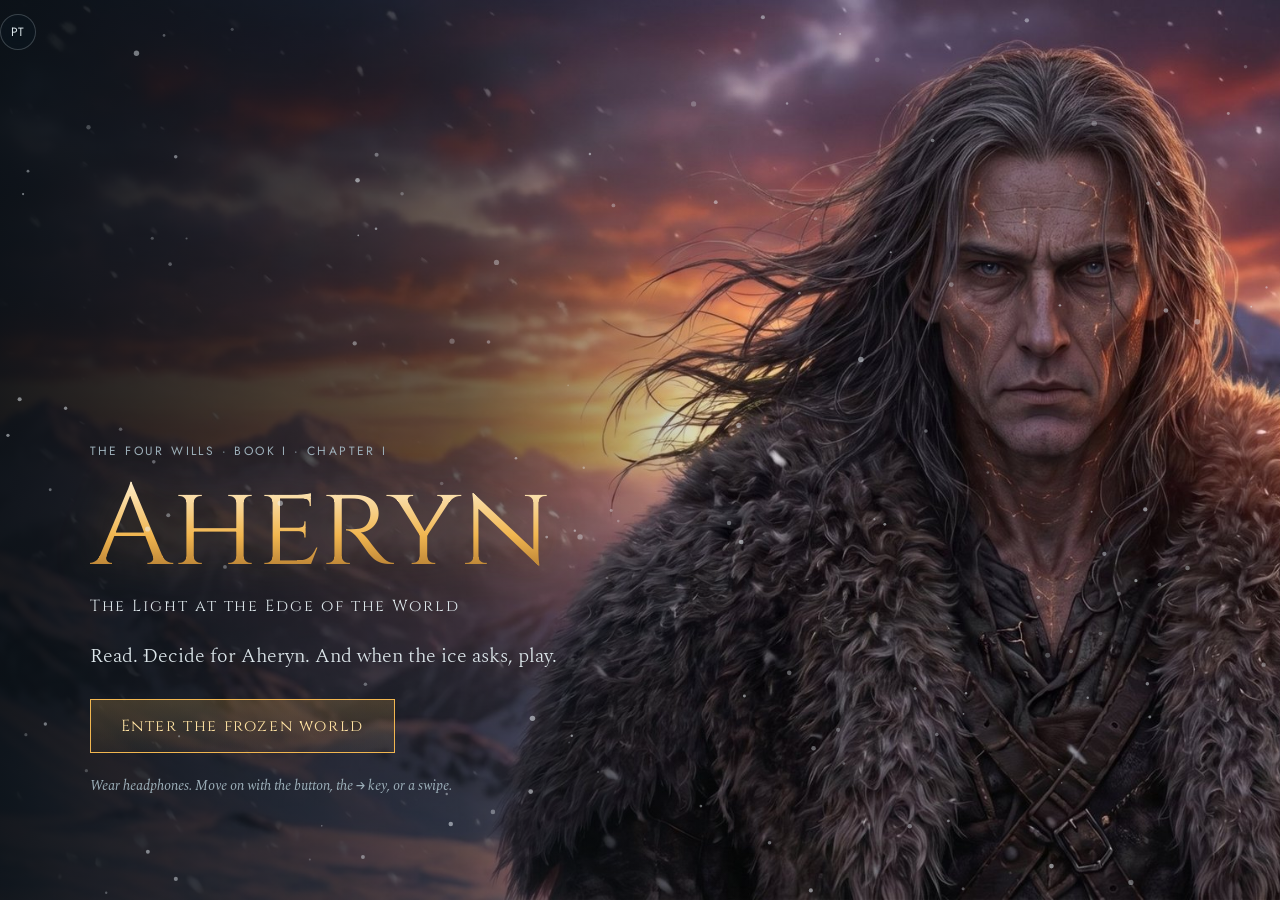
==== commit 1f453e48: "Capitulo I v31: abertura sem tutorial" ====
--- a/index.html
+++ b/index.html
@@ -10,7 +10,7 @@
 <link rel="preconnect" href="https://fonts.googleapis.com">
 <link rel="preconnect" href="https://fonts.gstatic.com" crossorigin>
 <link href="https://fonts.googleapis.com/css2?family=Cinzel:wght@400;500;600&family=Spectral:ital,wght@0,300;0,400;0,500;1,300;1,400&family=Jost:wght@400;500&display=swap" rel="stylesheet">
-<link rel="stylesheet" href="livro.css?v=30">
+<link rel="stylesheet" href="livro.css?v=31">
 <link rel="icon" href="data:image/svg+xml,<svg xmlns='http://www.w3.org/2000/svg' viewBox='0 0 100 100'><text y='.9em' font-size='90'>❄️</text></svg>">
 </head>
 <body data-zona="borda">
@@ -83,8 +83,8 @@
 </section>
 
 <script src="content/cap01/chapter-config.js"></script>
-<script src="capitulo1.js?v=30"></script>
-<script src="capitulo1.en.js?v=30"></script>
-<script src="livro.js?v=30"></script>
+<script src="capitulo1.js?v=31"></script>
+<script src="capitulo1.en.js?v=31"></script>
+<script src="livro.js?v=31"></script>
 </body>
 </html>
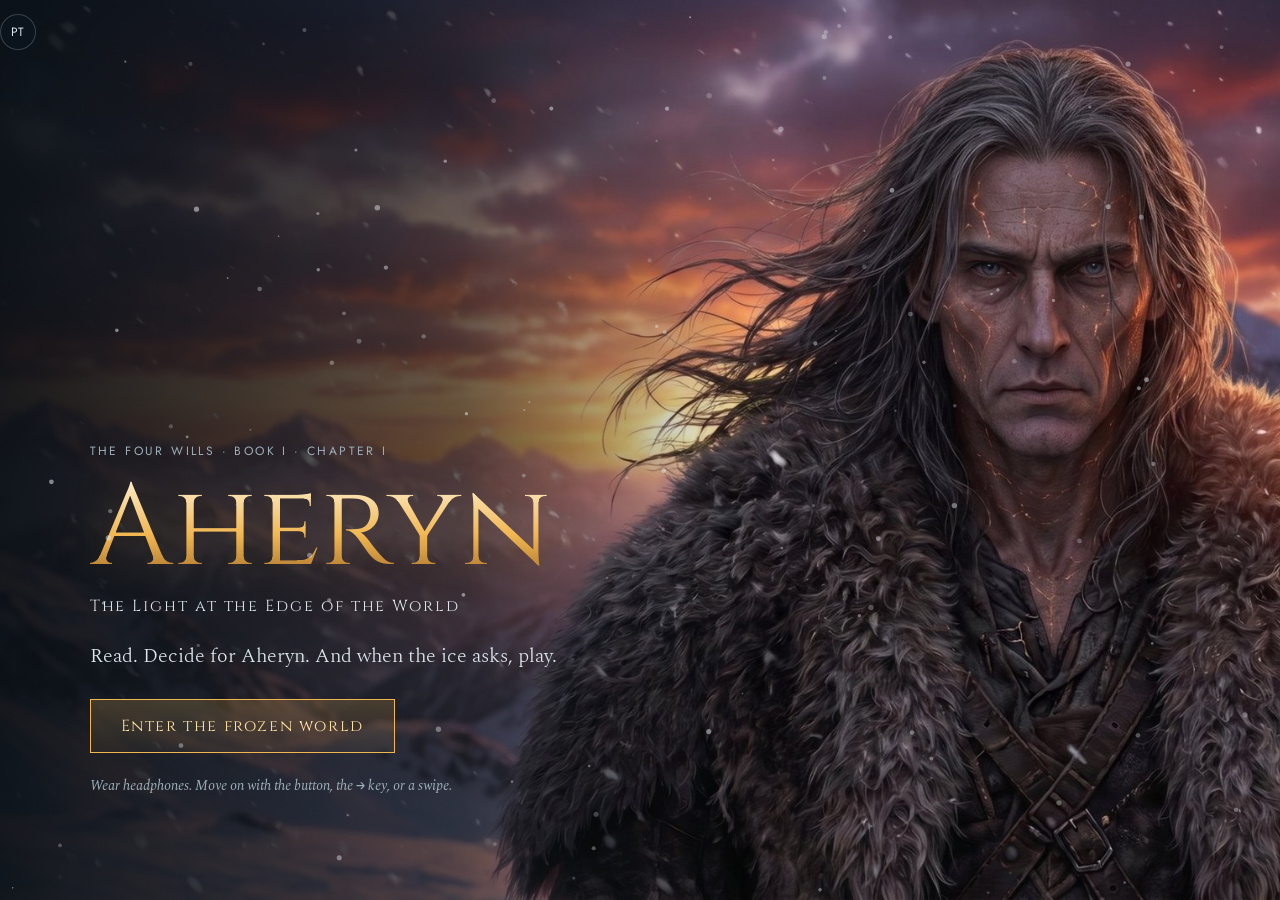
==== commit 971453c5: "Capitulo I v33: Warden Dragon no codex" ====
--- a/index.html
+++ b/index.html
@@ -10,7 +10,7 @@
 <link rel="preconnect" href="https://fonts.googleapis.com">
 <link rel="preconnect" href="https://fonts.gstatic.com" crossorigin>
 <link href="https://fonts.googleapis.com/css2?family=Cinzel:wght@400;500;600&family=Spectral:ital,wght@0,300;0,400;0,500;1,300;1,400&family=Jost:wght@400;500&display=swap" rel="stylesheet">
-<link rel="stylesheet" href="livro.css?v=31">
+<link rel="stylesheet" href="livro.css?v=33">
 <link rel="icon" href="data:image/svg+xml,<svg xmlns='http://www.w3.org/2000/svg' viewBox='0 0 100 100'><text y='.9em' font-size='90'>❄️</text></svg>">
 </head>
 <body data-zona="borda">
@@ -82,9 +82,9 @@
   </div>
 </section>
 
-<script src="content/cap01/chapter-config.js"></script>
-<script src="capitulo1.js?v=31"></script>
-<script src="capitulo1.en.js?v=31"></script>
-<script src="livro.js?v=31"></script>
+<script src="content/cap01/chapter-config.js?v=33"></script>
+<script src="capitulo1.js?v=33"></script>
+<script src="capitulo1.en.js?v=33"></script>
+<script src="livro.js?v=33"></script>
 </body>
 </html>
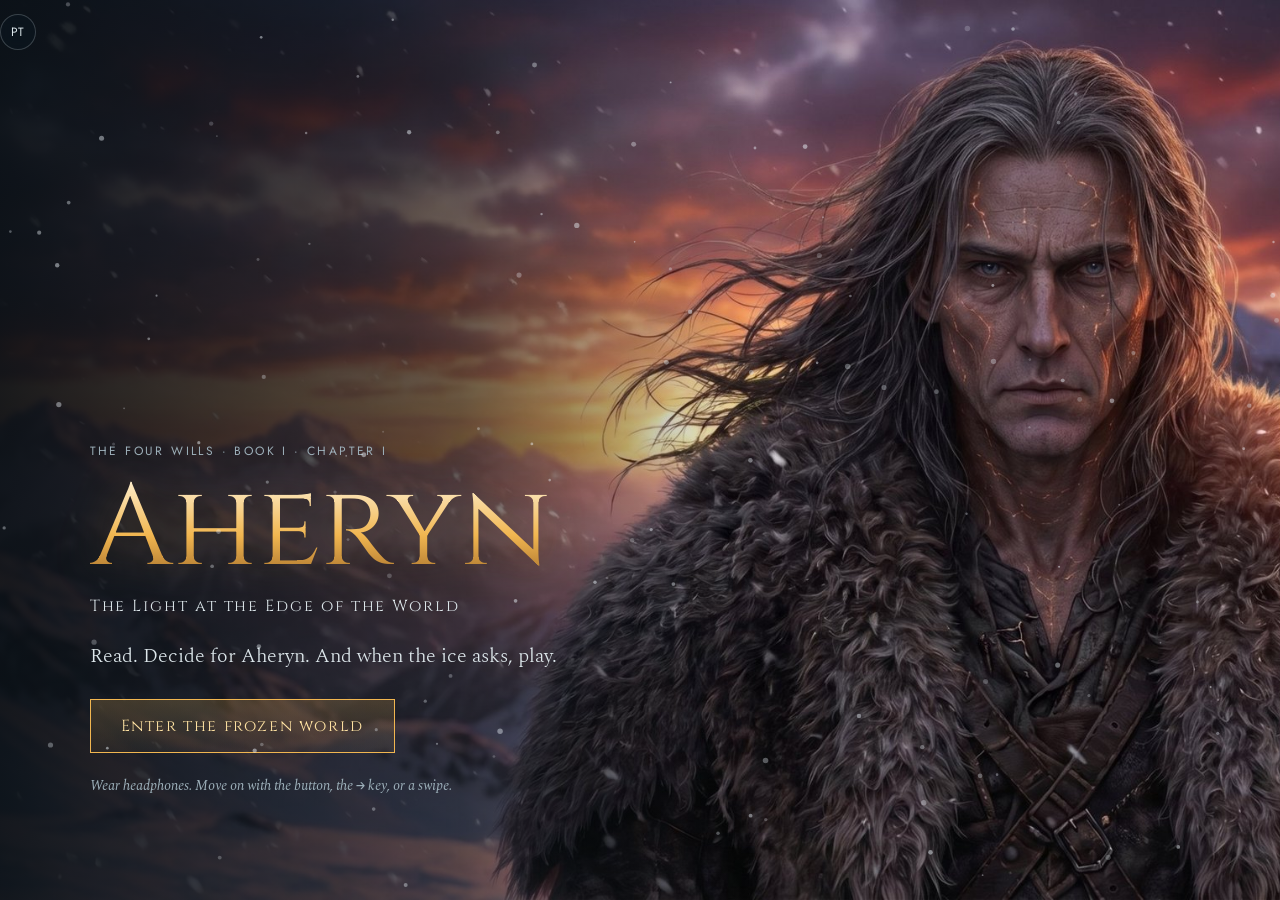
==== commit 2bf1f1ce: "Capitulo I v34: feedback de releitura, cacadores pelo brilho, hino novo, goles apagam a luz" ====
--- a/index.html
+++ b/index.html
@@ -10,7 +10,7 @@
 <link rel="preconnect" href="https://fonts.googleapis.com">
 <link rel="preconnect" href="https://fonts.gstatic.com" crossorigin>
 <link href="https://fonts.googleapis.com/css2?family=Cinzel:wght@400;500;600&family=Spectral:ital,wght@0,300;0,400;0,500;1,300;1,400&family=Jost:wght@400;500&display=swap" rel="stylesheet">
-<link rel="stylesheet" href="livro.css?v=33">
+<link rel="stylesheet" href="livro.css?v=34">
 <link rel="icon" href="data:image/svg+xml,<svg xmlns='http://www.w3.org/2000/svg' viewBox='0 0 100 100'><text y='.9em' font-size='90'>❄️</text></svg>">
 </head>
 <body data-zona="borda">
@@ -82,9 +82,9 @@
   </div>
 </section>
 
-<script src="content/cap01/chapter-config.js?v=33"></script>
-<script src="capitulo1.js?v=33"></script>
-<script src="capitulo1.en.js?v=33"></script>
-<script src="livro.js?v=33"></script>
+<script src="content/cap01/chapter-config.js?v=34"></script>
+<script src="capitulo1.js?v=34"></script>
+<script src="capitulo1.en.js?v=34"></script>
+<script src="livro.js?v=34"></script>
 </body>
 </html>
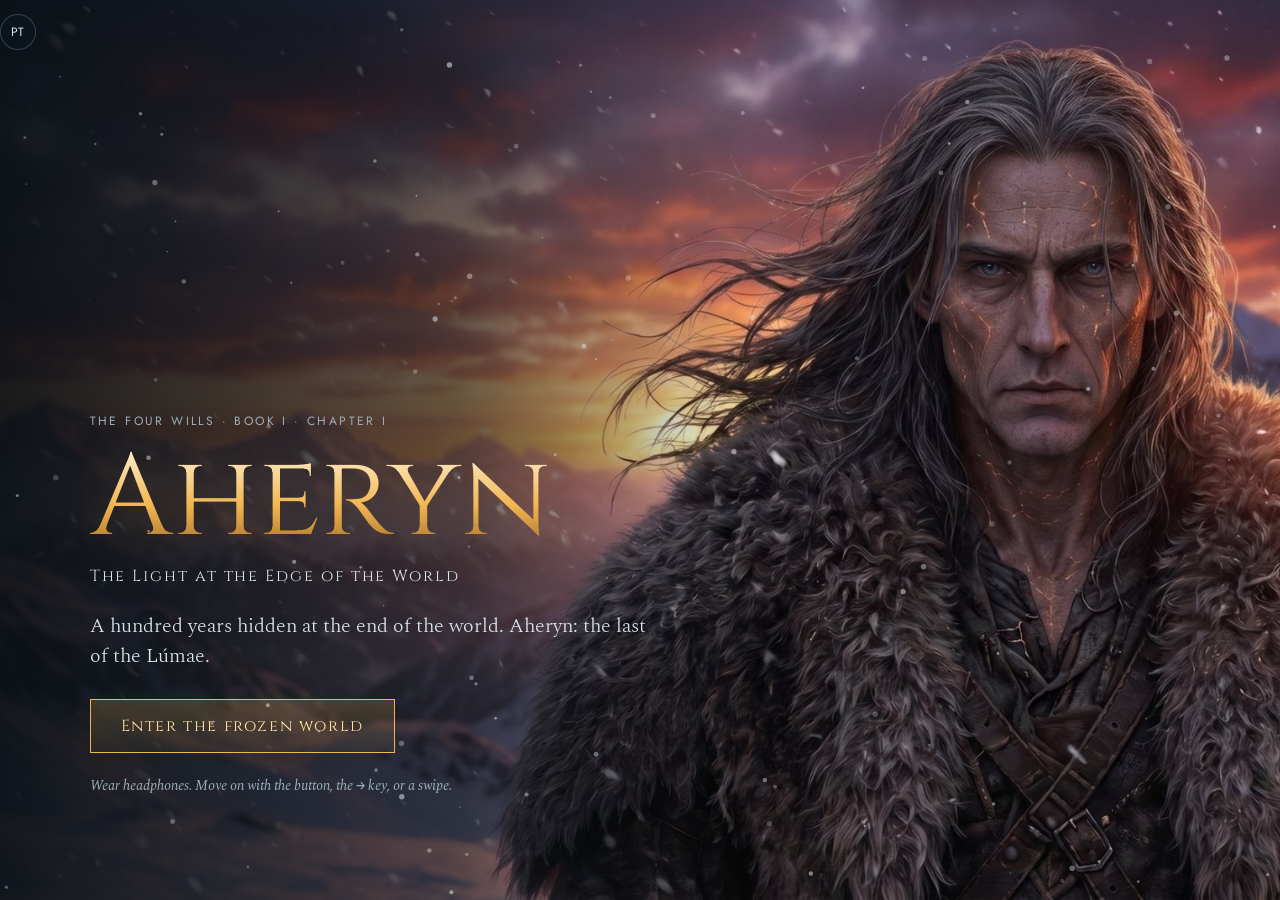
==== commit 3af7c4ee: "Capitulo I v35: nove dias, olhar de longe, dica a Gromm, frascos, despedida de Nuuk, vozes novas" ====
--- a/index.html
+++ b/index.html
@@ -10,7 +10,7 @@
 <link rel="preconnect" href="https://fonts.googleapis.com">
 <link rel="preconnect" href="https://fonts.gstatic.com" crossorigin>
 <link href="https://fonts.googleapis.com/css2?family=Cinzel:wght@400;500;600&family=Spectral:ital,wght@0,300;0,400;0,500;1,300;1,400&family=Jost:wght@400;500&display=swap" rel="stylesheet">
-<link rel="stylesheet" href="livro.css?v=34">
+<link rel="stylesheet" href="livro.css?v=35">
 <link rel="icon" href="data:image/svg+xml,<svg xmlns='http://www.w3.org/2000/svg' viewBox='0 0 100 100'><text y='.9em' font-size='90'>❄️</text></svg>">
 </head>
 <body data-zona="borda">
@@ -82,9 +82,9 @@
   </div>
 </section>
 
-<script src="content/cap01/chapter-config.js?v=34"></script>
-<script src="capitulo1.js?v=34"></script>
-<script src="capitulo1.en.js?v=34"></script>
-<script src="livro.js?v=34"></script>
+<script src="content/cap01/chapter-config.js?v=35"></script>
+<script src="capitulo1.js?v=35"></script>
+<script src="capitulo1.en.js?v=35"></script>
+<script src="livro.js?v=35"></script>
 </body>
 </html>
--- a/livro.css
+++ b/livro.css
@@ -687,3 +687,40 @@
 .pensa .pensa-dica { display: block; margin-top: 6px; font-family: var(--sans); font-style: normal; font-size: 11px; letter-spacing: .16em; text-transform: uppercase; color: var(--mist); text-shadow: none; opacity: .85; }
 .pensa .pensa-dica::before { content: '☝ '; color: var(--gold); }
 .pensa.seguido .pensa-dica, .pensa.contido .pensa-dica { opacity: 0; transition: opacity .3s; }
+
+/* v35 · os nove dias: um risco por dia no pé da tela */
+.riscos { position: absolute; left: 50%; top: 9vh; transform: translateX(-50%); display: flex; gap: 14px; pointer-events: none; transition: opacity 1.6s ease; }
+.riscos i { display: block; width: 2px; height: 22px; background: rgba(221,231,235,.12); transform: skewX(-12deg); transition: background .6s ease, box-shadow .6s ease; }
+.riscos i.on { background: rgba(246,231,200,.8); box-shadow: 0 0 8px rgba(241,182,80,.45); }
+.riscos.sai { opacity: 0; }
+@media (max-width: 820px), (orientation: portrait) { .riscos { top: 11vh; gap: 10px; } }
+
+/* v35 · olhar sem ser visto: a respiração de Gromm é o relógio; segurar um ponto é olhar */
+#mg.olhar .ol-resp { position: absolute; left: 50%; top: 52px; width: min(320px, 60vw); height: 3px; transform: translateX(-50%); background: rgba(221,231,235,.12); z-index: 3; pointer-events: none; }
+#mg.olhar .ol-resp i { display: block; height: 100%; background: linear-gradient(90deg, #9fb7c4, #dde7eb); transform-origin: left; }
+#mg.olhar.fim .ol-resp { opacity: .25; }
+#mg.olhar .ol-pt { --k: 0; touch-action: none; user-select: none; -webkit-user-select: none; -webkit-touch-callout: none; }
+#mg.olhar .ol-pt i { transform: scale(calc(1 + var(--k) * .9)); box-shadow: 0 0 calc(14px + var(--k) * 26px) rgba(241,182,80,calc(.6 + var(--k) * .4)); }
+#mg.olhar .ol-pt.segura span, #mg.olhar .ol-pt:hover span { opacity: 1; }
+#mg.olhar .ol-pt.visto span { opacity: .75; }
+#mg.olhar.fim .ol-pt:not(.visto) i { opacity: .2; animation: none; }
+
+/* v35 (P2) · encher os frascos: segurar derrama; a marca tracejada é onde soltar */
+#mg.frascos { background: radial-gradient(ellipse at center, rgba(14,28,34,.86), rgba(3,7,10,.96)); display: none; flex-direction: column; align-items: center; justify-content: center; gap: 18px; touch-action: none; user-select: none; -webkit-user-select: none; cursor: pointer; }
+#mg.frascos.show { display: flex; }
+#mg.frascos .mgt { margin: 0; }
+#mg.frascos .fr-bex { width: min(280px, 70vw); height: 4px; background: rgba(221,231,235,.12); }
+#mg.frascos .fr-bex i { display: block; height: 100%; background: linear-gradient(90deg, #7a5a2a, #c9a25a); transform-origin: left; transition: transform .1s linear; }
+#mg.frascos .fr-num { font-family: var(--serif-d); font-size: clamp(26px, 3.4vw, 38px); color: var(--gold-hot); min-height: 1.3em; margin: 0; }
+#mg.frascos .fr-num.pulsa { animation: frPulsa .6s ease; }
+@keyframes frPulsa { 0% { transform: scale(.8); opacity: 0; } 50% { transform: scale(1.08); opacity: 1; } 100% { transform: none; } }
+#mg.frascos .fr-fila { display: grid; grid-template-columns: repeat(6, auto); gap: 14px 16px; }
+#mg.frascos .fr-fila b { --n: 0; position: relative; display: block; width: 26px; height: 54px; border: 1.5px solid rgba(221,231,235,.35); border-radius: 9px 9px 5px 5px; overflow: hidden; transition: border-color .3s, opacity .4s, box-shadow .3s; }
+#mg.frascos .fr-fila b i { position: absolute; left: 0; right: 0; bottom: 0; height: calc(var(--n) * 100%); background: linear-gradient(#d2ab62, #7a5426); }
+#mg.frascos .fr-fila b s { position: absolute; left: 0; right: 0; top: 20%; border-top: 1px dashed rgba(246,231,200,.75); opacity: 0; }
+#mg.frascos .fr-fila b.vez { border-color: rgba(241,182,80,.95); box-shadow: 0 0 14px rgba(241,182,80,.45); }
+#mg.frascos .fr-fila b.vez s { opacity: 1; }
+#mg.frascos .fr-fila b.derrama { box-shadow: 0 0 22px rgba(241,182,80,.9), 0 6px 14px rgba(210,150,60,.7); animation: frTreme .15s linear infinite; }
+@keyframes frTreme { 50% { transform: translateX(1px); } }
+#mg.frascos .fr-fila b.cheio { border-color: rgba(221,231,235,.55); opacity: .85; }
+#mg.frascos .fr-fila b.vazio { opacity: .25; }
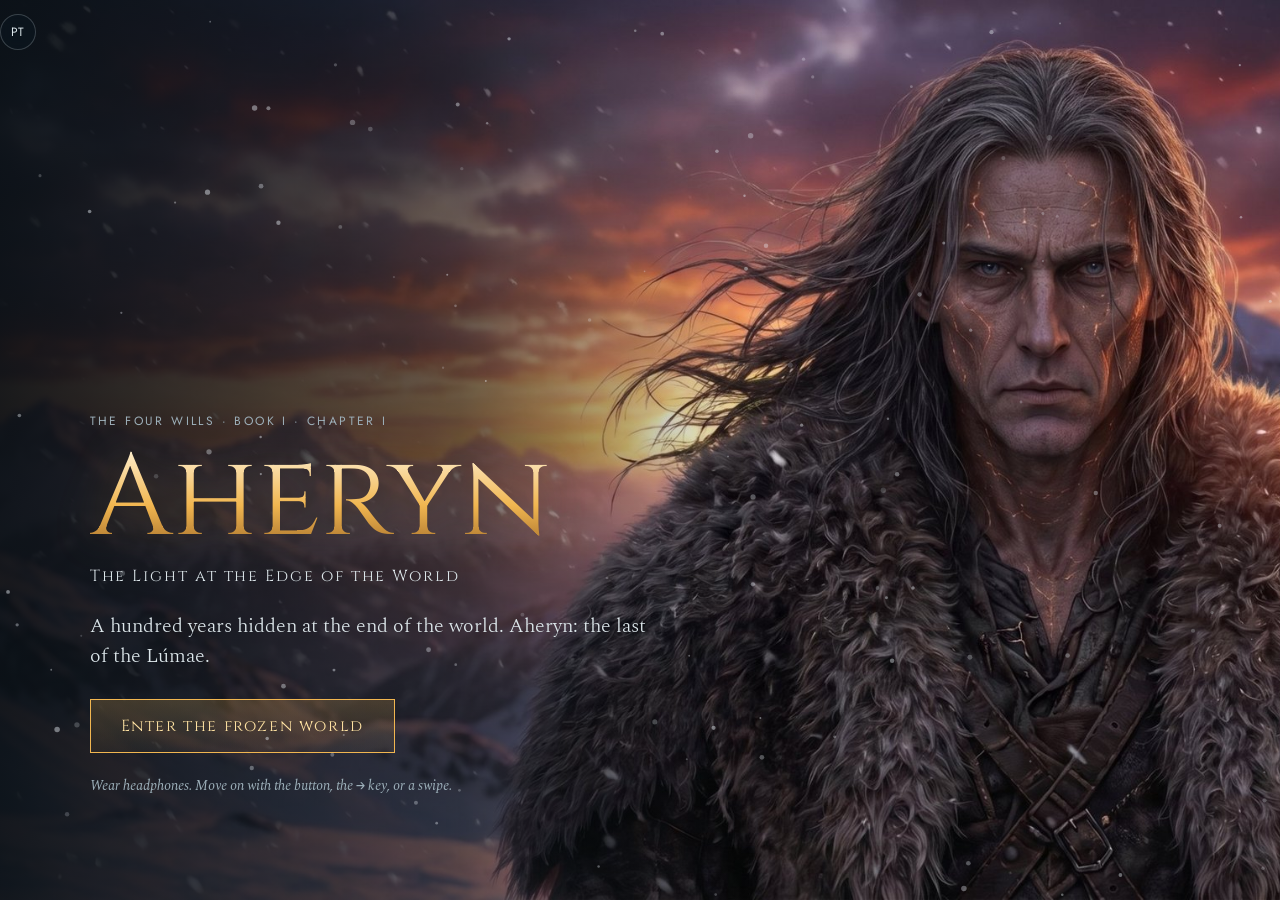
==== commit 834cdd80: "Capitulo I v36: abertura sem pensamentos duplicados" ====
--- a/index.html
+++ b/index.html
@@ -10,7 +10,7 @@
 <link rel="preconnect" href="https://fonts.googleapis.com">
 <link rel="preconnect" href="https://fonts.gstatic.com" crossorigin>
 <link href="https://fonts.googleapis.com/css2?family=Cinzel:wght@400;500;600&family=Spectral:ital,wght@0,300;0,400;0,500;1,300;1,400&family=Jost:wght@400;500&display=swap" rel="stylesheet">
-<link rel="stylesheet" href="livro.css?v=35">
+<link rel="stylesheet" href="livro.css?v=36">
 <link rel="icon" href="data:image/svg+xml,<svg xmlns='http://www.w3.org/2000/svg' viewBox='0 0 100 100'><text y='.9em' font-size='90'>❄️</text></svg>">
 </head>
 <body data-zona="borda">
@@ -82,9 +82,9 @@
   </div>
 </section>
 
-<script src="content/cap01/chapter-config.js?v=35"></script>
-<script src="capitulo1.js?v=35"></script>
-<script src="capitulo1.en.js?v=35"></script>
-<script src="livro.js?v=35"></script>
+<script src="content/cap01/chapter-config.js?v=36"></script>
+<script src="capitulo1.js?v=36"></script>
+<script src="capitulo1.en.js?v=36"></script>
+<script src="livro.js?v=36"></script>
 </body>
 </html>
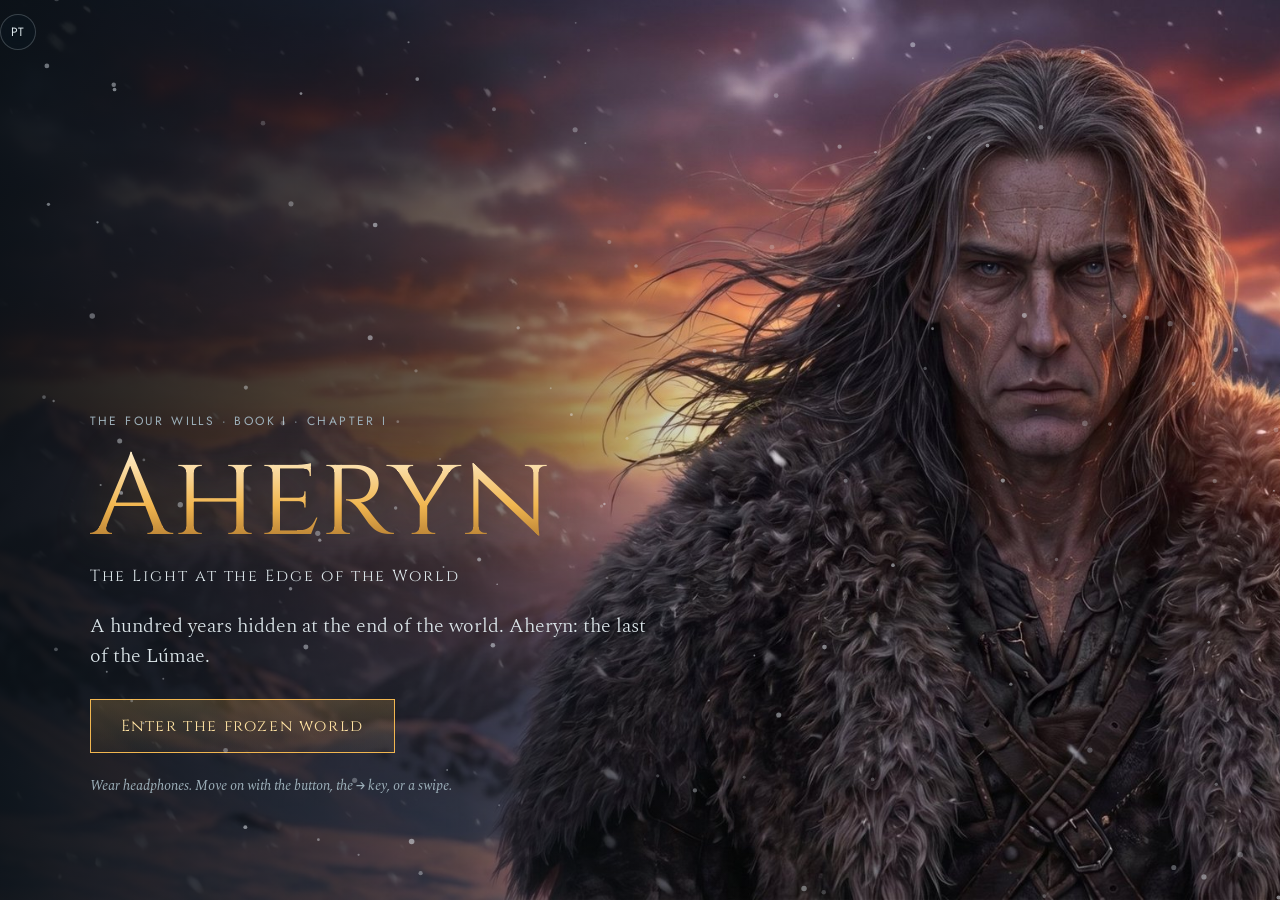
==== commit 04965387: "Cap1 v37: luz escapa no dia 9, mapa de emocoes, silencios" ====
--- a/index.html
+++ b/index.html
@@ -10,7 +10,7 @@
 <link rel="preconnect" href="https://fonts.googleapis.com">
 <link rel="preconnect" href="https://fonts.gstatic.com" crossorigin>
 <link href="https://fonts.googleapis.com/css2?family=Cinzel:wght@400;500;600&family=Spectral:ital,wght@0,300;0,400;0,500;1,300;1,400&family=Jost:wght@400;500&display=swap" rel="stylesheet">
-<link rel="stylesheet" href="livro.css?v=36">
+<link rel="stylesheet" href="livro.css?v=37">
 <link rel="icon" href="data:image/svg+xml,<svg xmlns='http://www.w3.org/2000/svg' viewBox='0 0 100 100'><text y='.9em' font-size='90'>❄️</text></svg>">
 </head>
 <body data-zona="borda">
@@ -82,9 +82,9 @@
   </div>
 </section>
 
-<script src="content/cap01/chapter-config.js?v=36"></script>
-<script src="capitulo1.js?v=36"></script>
-<script src="capitulo1.en.js?v=36"></script>
-<script src="livro.js?v=36"></script>
+<script src="content/cap01/chapter-config.js?v=37"></script>
+<script src="capitulo1.js?v=37"></script>
+<script src="capitulo1.en.js?v=37"></script>
+<script src="livro.js?v=37"></script>
 </body>
 </html>
--- a/livro.css
+++ b/livro.css
@@ -724,3 +724,13 @@
 @keyframes frTreme { 50% { transform: translateX(1px); } }
 #mg.frascos .fr-fila b.cheio { border-color: rgba(221,231,235,.55); opacity: .85; }
 #mg.frascos .fr-fila b.vazio { opacity: .25; }
+
+/* v37: a luz escapa na abertura */
+#escapa { position: fixed; inset: 0; pointer-events: none; z-index: 3; opacity: 0;
+  background: radial-gradient(ellipse 70% 55% at 50% 78%, rgba(255,246,214,.95) 0%, rgba(255,214,120,.7) 22%, rgba(241,170,60,.32) 48%, rgba(241,170,60,0) 75%); }
+body.escapa #escapa { animation: escapaLuz 4.2s ease-out both; }
+@keyframes escapaLuz { 0% { opacity: 0; } 5% { opacity: 1; } 14% { opacity: .82; } 30% { opacity: .5; } 60% { opacity: .2; } 100% { opacity: 0; } }
+body.escapa #page { animation: escapaTreme .5s ease-out; }
+@keyframes escapaTreme { 0%, 100% { transform: translateX(-50%); } 20% { transform: translateX(calc(-50% - 3px)); } 45% { transform: translateX(calc(-50% + 2px)); } 70% { transform: translateX(calc(-50% - 1px)); } }
+body.escapa #veias { opacity: 1 !important; }
+@media (prefers-reduced-motion: reduce) { body.escapa #page { animation: none; } body.escapa #escapa { animation-duration: 3s; } }
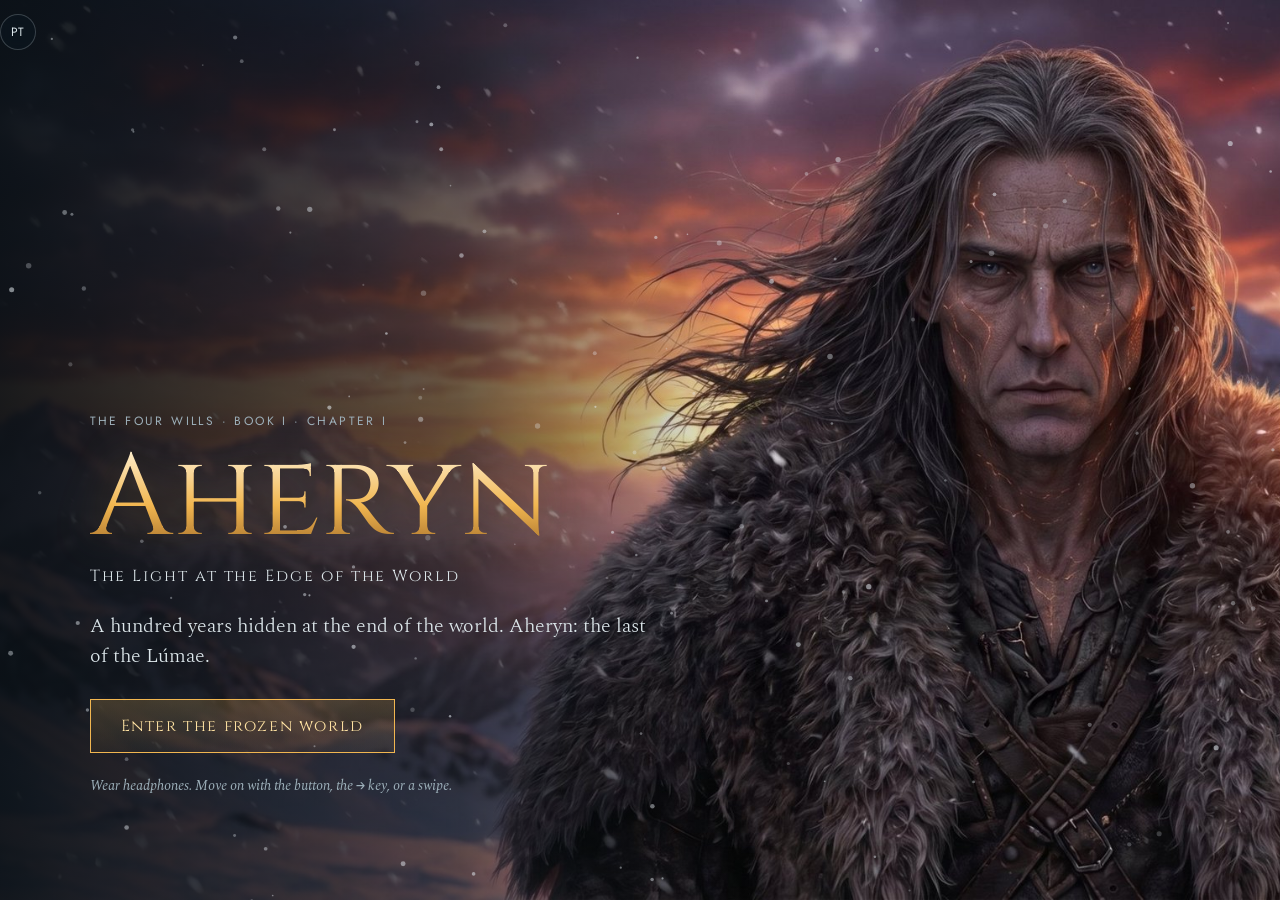
==== commit b35a7f90: "Cap1 v38: ouvir pelo frio, sinal de troca, efeitos de tela, avisos na voz do Aheryn" ====
--- a/index.html
+++ b/index.html
@@ -10,7 +10,7 @@
 <link rel="preconnect" href="https://fonts.googleapis.com">
 <link rel="preconnect" href="https://fonts.gstatic.com" crossorigin>
 <link href="https://fonts.googleapis.com/css2?family=Cinzel:wght@400;500;600&family=Spectral:ital,wght@0,300;0,400;0,500;1,300;1,400&family=Jost:wght@400;500&display=swap" rel="stylesheet">
-<link rel="stylesheet" href="livro.css?v=37">
+<link rel="stylesheet" href="livro.css?v=38">
 <link rel="icon" href="data:image/svg+xml,<svg xmlns='http://www.w3.org/2000/svg' viewBox='0 0 100 100'><text y='.9em' font-size='90'>❄️</text></svg>">
 </head>
 <body data-zona="borda">
@@ -82,9 +82,9 @@
   </div>
 </section>
 
-<script src="content/cap01/chapter-config.js?v=37"></script>
-<script src="capitulo1.js?v=37"></script>
-<script src="capitulo1.en.js?v=37"></script>
-<script src="livro.js?v=37"></script>
+<script src="content/cap01/chapter-config.js?v=38"></script>
+<script src="capitulo1.js?v=38"></script>
+<script src="capitulo1.en.js?v=38"></script>
+<script src="livro.js?v=38"></script>
 </body>
 </html>
--- a/livro.css
+++ b/livro.css
@@ -734,3 +734,63 @@
 @keyframes escapaTreme { 0%, 100% { transform: translateX(-50%); } 20% { transform: translateX(calc(-50% - 3px)); } 45% { transform: translateX(calc(-50% + 2px)); } 70% { transform: translateX(calc(-50% - 1px)); } }
 body.escapa #veias { opacity: 1 !important; }
 @media (prefers-reduced-motion: reduce) { body.escapa #page { animation: none; } body.escapa #escapa { animation-duration: 3s; } }
+
+/* ---------------- v38: biblioteca de efeitos ---------------- */
+/* geada: o frio de Gelunah nas bordas */
+#geada { position: fixed; inset: 0; pointer-events: none; z-index: 3; opacity: 0; transition: opacity 1.6s ease;
+  background:
+    radial-gradient(ellipse 115% 85% at 50% 50%, rgba(210,230,255,0) 48%, rgba(215,233,255,.55) 74%, rgba(245,250,255,.92) 100%),
+    radial-gradient(circle at 8% 12%, rgba(255,255,255,.35) 0 1.5%, transparent 9%), radial-gradient(circle at 93% 20%, rgba(255,255,255,.3) 0 1%, transparent 8%),
+    radial-gradient(circle at 12% 88%, rgba(255,255,255,.3) 0 1.2%, transparent 10%), radial-gradient(circle at 90% 85%, rgba(255,255,255,.35) 0 1.5%, transparent 9%);
+  -webkit-mask: radial-gradient(ellipse 115% 85% at 50% 50%, transparent 44%, #000 80%); mask: radial-gradient(ellipse 115% 85% at 50% 50%, transparent 44%, #000 80%); }
+body.geada #geada { opacity: 1; }
+body.geada-recua #geada { opacity: .35; transition: opacity 2.4s ease; }
+body.geada-some #geada { opacity: 0; transition: opacity .5s ease; }
+body.geada-passa #geada { animation: geadaPassa 3.2s ease-in-out both; }
+@keyframes geadaPassa { 0% { opacity: 0; transform: translateX(-30%); } 35% { opacity: .9; } 65% { opacity: .9; } 100% { opacity: 0; transform: translateX(30%); } }
+body.geada-recua #veias { opacity: 1 !important; }
+
+/* golpe: impacto curto */
+body.golpe #page, body.golpe .bgl { animation: golpeT .4s cubic-bezier(.3,.7,.4,1); }
+@keyframes golpeT { 0%,100% { translate: 0 0; } 15% { translate: -5px 3px; } 35% { translate: 4px -2px; } 60% { translate: -2px 1px; } }
+
+/* pensamento interrompido */
+.corta-b { display: none; }
+p.cortado .corta-a { opacity: .22; filter: blur(1.2px); transition: opacity 1.1s ease, filter 1.1s ease; }
+p.cortado .corta-b { display: inline; }
+
+/* a memória que não confere */
+.oscila.troca { color: #ffd48a; text-shadow: 0 0 8px rgba(255,212,138,.6); }
+
+/* frestas douradas no hino */
+#page ~ #frestas, #frestas { display: none; }
+body.frestas::after { content: ''; position: fixed; inset: 0; pointer-events: none; z-index: 1; mix-blend-mode: screen;
+  background: repeating-linear-gradient(90deg, rgba(255,200,110,0) 0 7.5%, rgba(255,205,120,.28) 7.5% 7.9%, rgba(255,200,110,0) 7.9% 12%);
+  animation: frestas 9s ease-in-out infinite alternate; }
+@keyframes frestas { 0% { opacity: .55; } 50% { opacity: 1; } 100% { opacity: .7; } }
+
+/* opção que se escolhe segurando */
+.opt.segurar { position: relative; overflow: hidden; }
+.opt.segurar::before { content: ''; position: absolute; inset: 0; background: linear-gradient(90deg, rgba(255,205,120,.35), rgba(255,205,120,.12)); transform-origin: left; transform: scaleX(var(--k, 0)); pointer-events: none; }
+.opt .seg-dica { display: block; font-size: .72em; opacity: .55; letter-spacing: .12em; text-transform: uppercase; margin-top: .2em; }
+
+/* minijogo: ouvir pelo frio */
+#mg.escuta { background: radial-gradient(ellipse at 50% 60%, #0b0f16 0%, #030407 80%); display: flex; align-items: center; justify-content: center; }
+#mg.escuta .es-wrap { text-align: center; max-width: 34rem; padding: 2rem 1.4rem; }
+#mg.escuta .es-instr { opacity: .7; font-style: italic; margin-bottom: 2.2rem; }
+#mg.escuta .es-orb { width: 9.5rem; height: 9.5rem; border-radius: 50%; border: 1px solid rgba(255,212,138,.35); background: radial-gradient(circle, rgba(255,212,138,.08), rgba(0,0,0,0) 70%);
+  color: #e9dcc4; display: inline-flex; align-items: center; justify-content: center; position: relative; touch-action: none; user-select: none; -webkit-user-select: none; cursor: pointer; transition: box-shadow .6s, border-color .6s; }
+#mg.escuta .es-orb i { position: absolute; inset: -1px; border-radius: 50%; box-shadow: 0 0 0 0 rgba(255,212,138,0); }
+#mg.escuta.ouvindo .es-orb { border-color: rgba(255,212,138,.9); box-shadow: 0 0 60px rgba(255,200,110,.35) inset, 0 0 40px rgba(255,200,110,.25); }
+#mg.escuta .es-conta { min-height: 1.6em; margin-top: 1.4rem; letter-spacing: .6em; color: #ffd48a; font-size: 1.1rem; }
+#mg.escuta .es-res p { margin: 1rem 0 1.4rem; line-height: 1.55; }
+#mg.escuta.pulso::before, #mg.escuta.pulso-f::before { content: ''; position: fixed; inset: 0; pointer-events: none; box-shadow: inset 0 0 90px rgba(255,212,138,.35); animation: esPulso .45s ease-out both; }
+#mg.escuta.pulso-f::before { box-shadow: inset 0 0 220px rgba(170,200,255,.28); animation-duration: 1.6s; }
+@keyframes esPulso { from { opacity: 1; } to { opacity: 0; } }
+#mg.escuta.fim .es-orb { opacity: .25; }
+
+@media (prefers-reduced-motion: reduce) {
+  body.golpe #page, body.golpe .bgl { animation: none; }
+  body.frestas::after { animation: none; }
+  body.geada-passa #geada { animation-duration: .01s; }
+}
